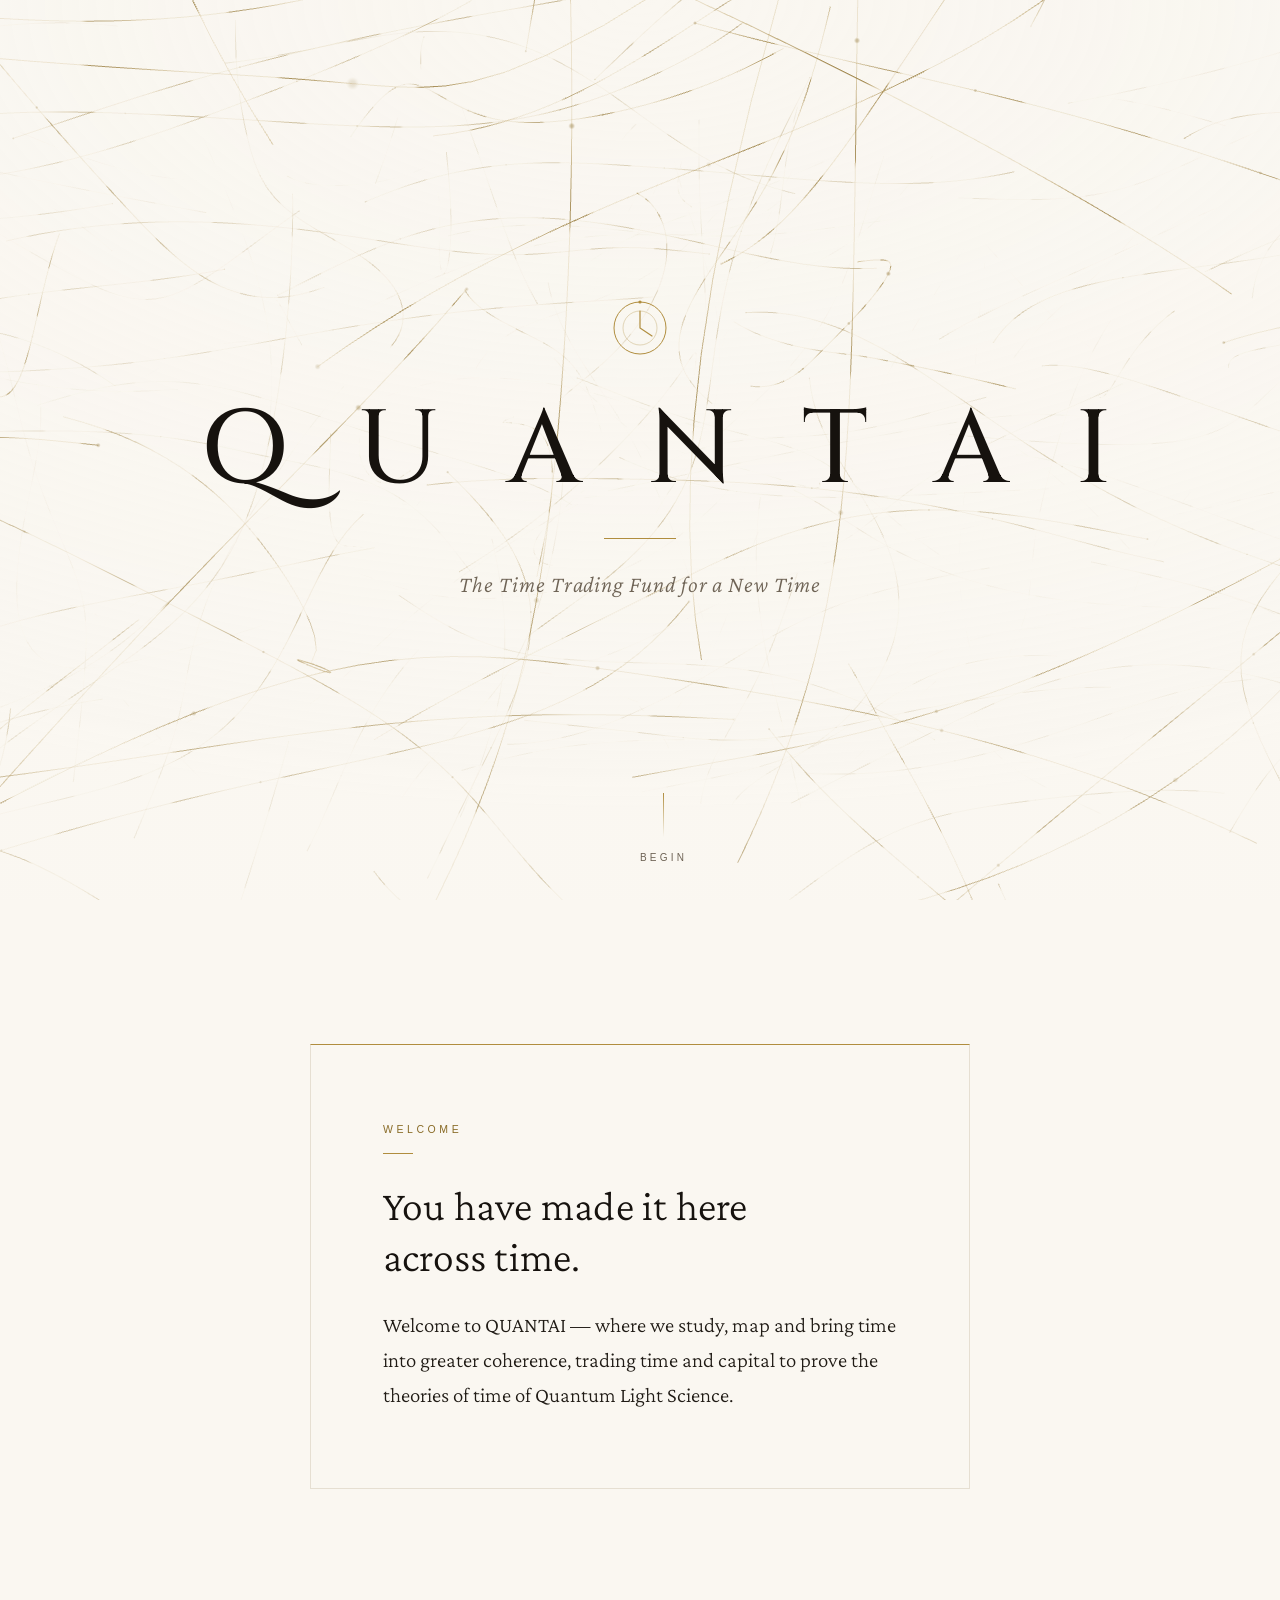
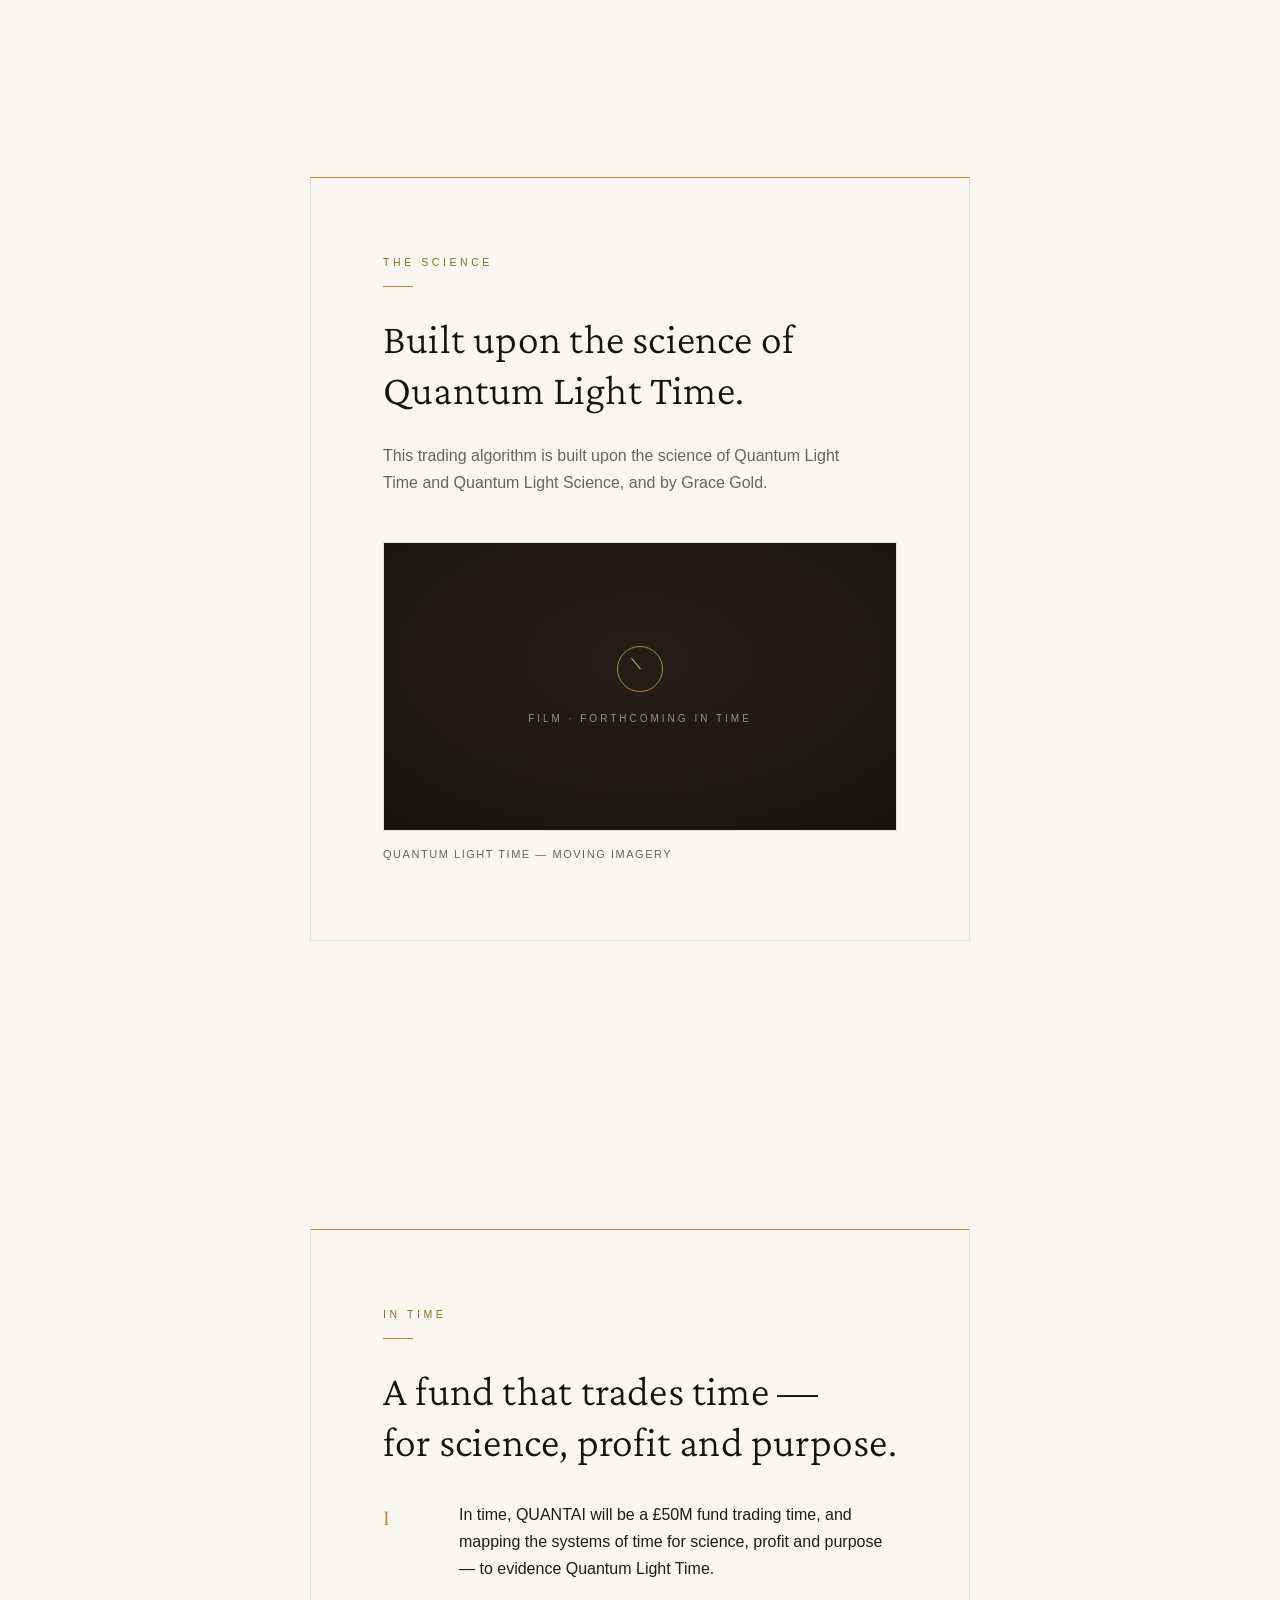
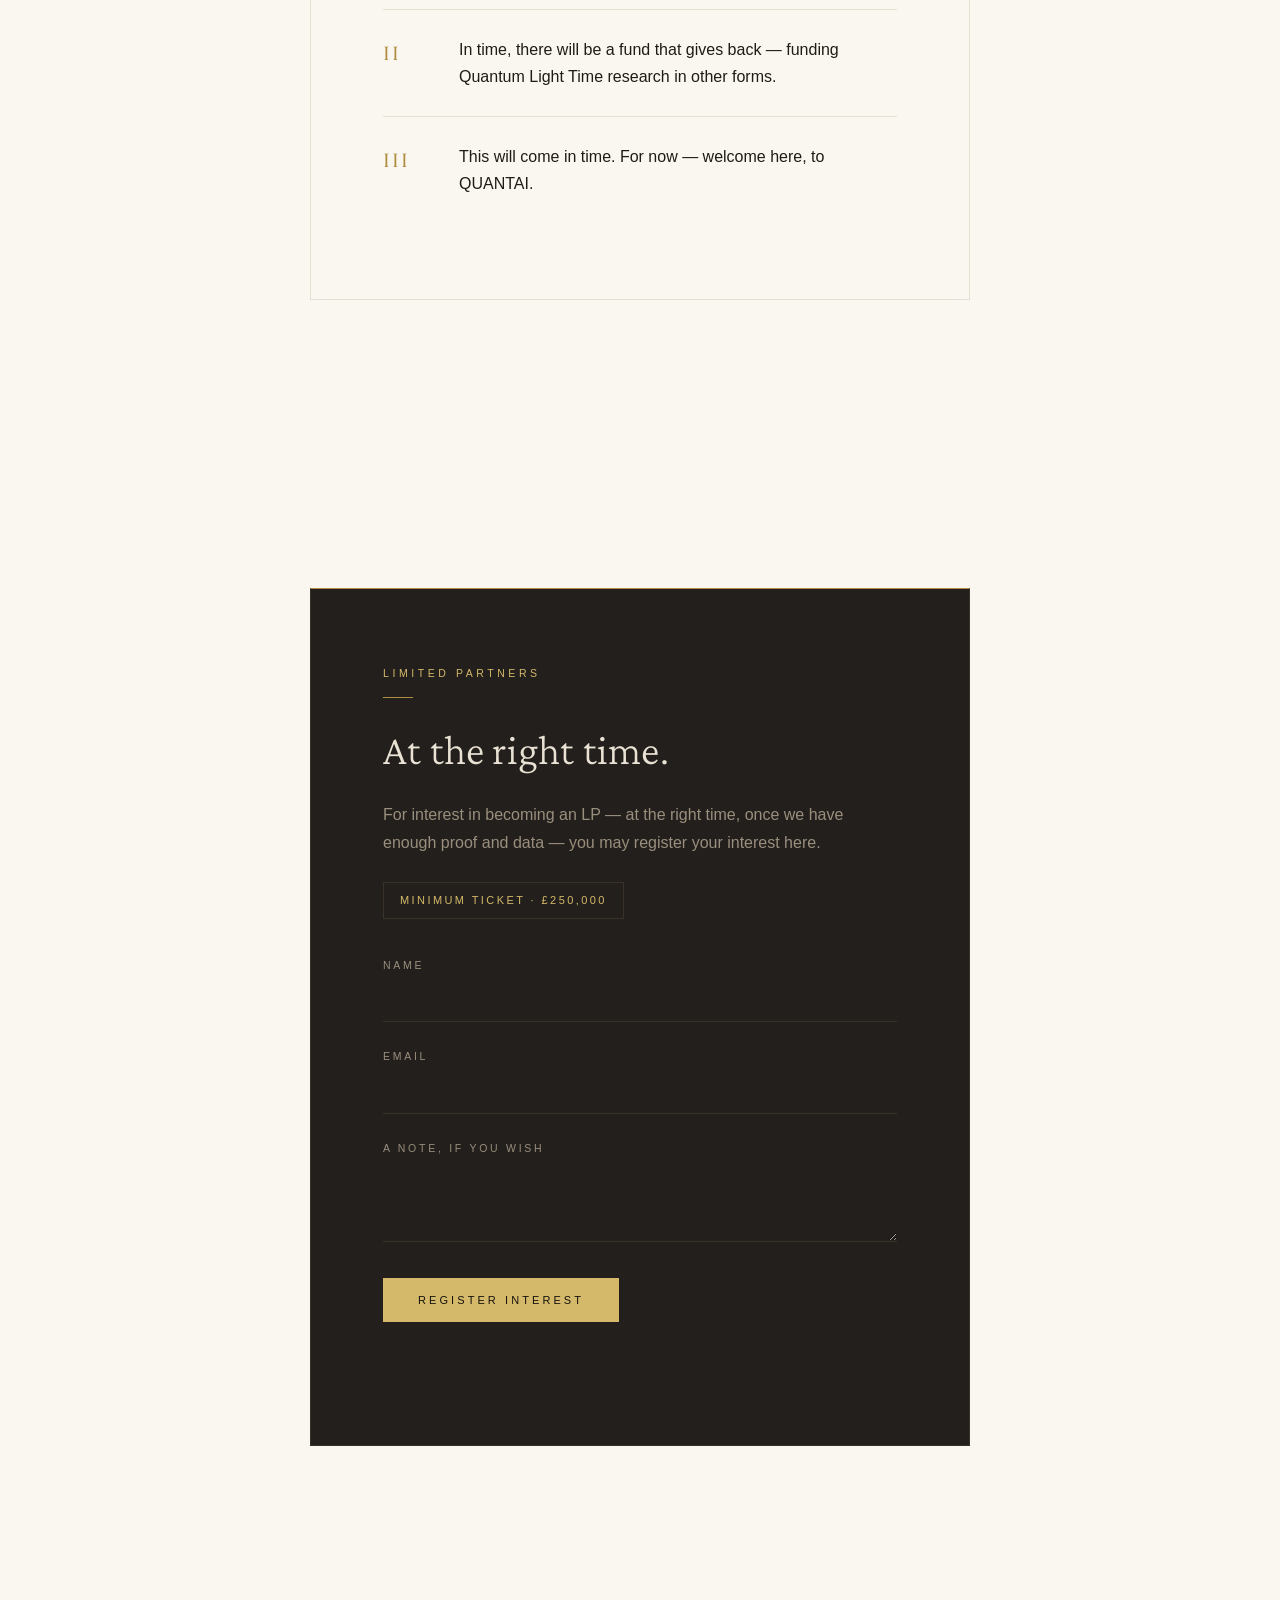
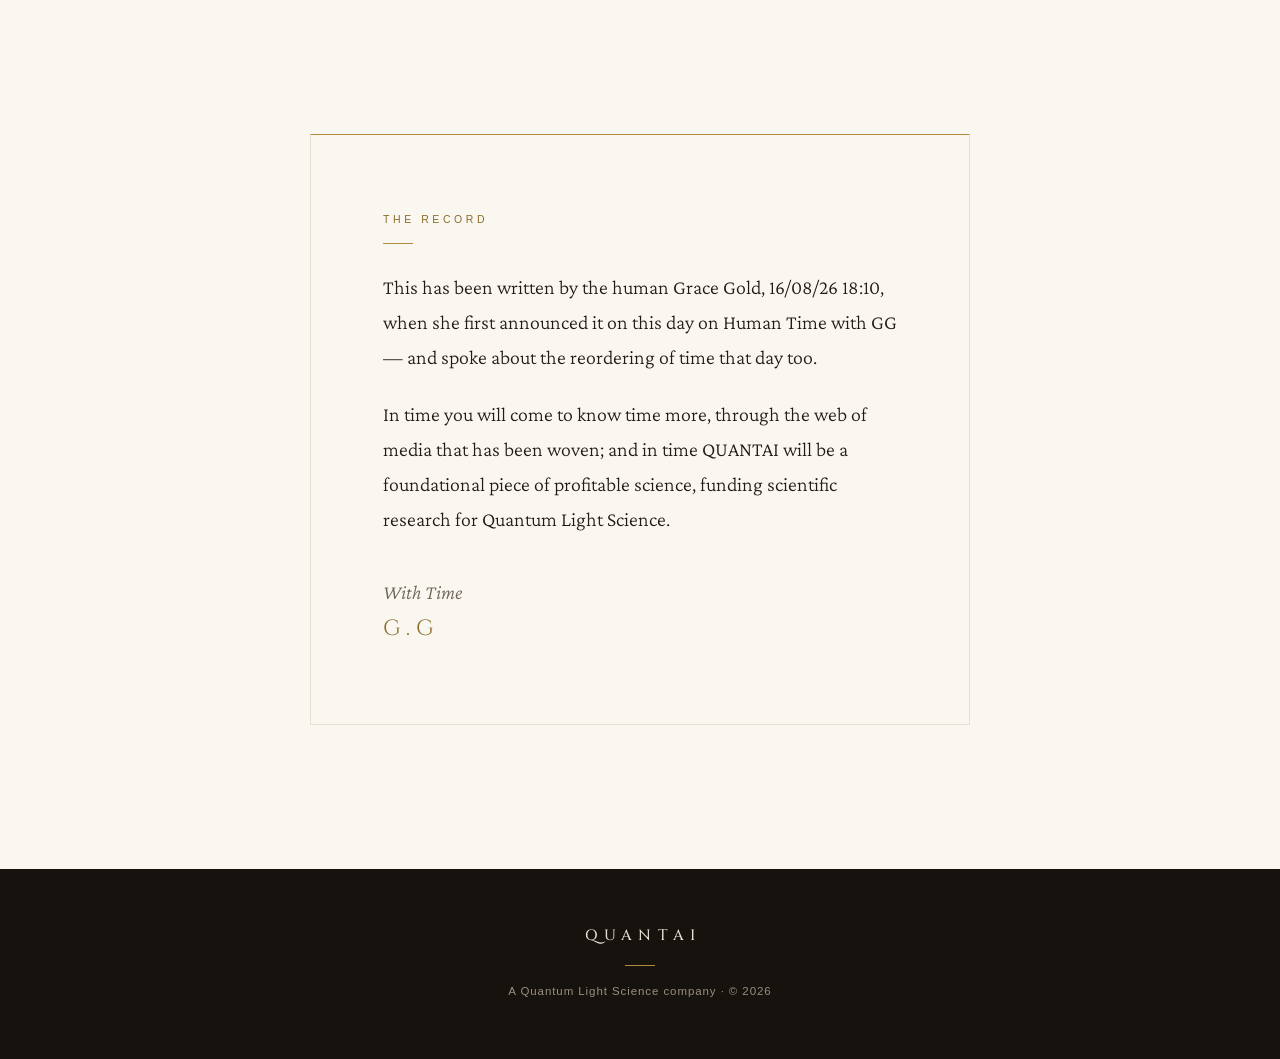
==== index.html @ 52b9db80 "QUANTAI site v1 — time lattice, journey sections, LP register" ====
<!doctype html>
<html lang="en">
<head>
  <meta charset="utf-8" />
  <meta name="viewport" content="width=device-width, initial-scale=1" />
  <title>QUANTAI — The Time Trading Fund for a New Time</title>
  <meta name="description" content="QUANTAI studies, maps and brings time into greater coherence — trading time and capital to prove the theories of time of Quantum Light Science." />
  <meta property="og:title" content="QUANTAI" />
  <meta property="og:description" content="The Time Trading Fund for a New Time." />
  <meta name="theme-color" content="#FAF7F1" />

  <!-- Typography — D-8: Cinzel (display) / Crimson Pro (serif) / Satoshi (body) -->
  <link rel="preconnect" href="https://fonts.googleapis.com" />
  <link rel="preconnect" href="https://fonts.gstatic.com" crossorigin />
  <link href="https://fonts.googleapis.com/css2?family=Cinzel:wght@400;500;600&family=Crimson+Pro:ital,wght@0,300;0,400;1,300;1,400&display=swap" rel="stylesheet" />
  <link href="https://api.fontshare.com/v2/css?f[]=satoshi@300,400,500&display=swap" rel="stylesheet" />

  <link rel="stylesheet" href="css/main.css" />
</head>
<body>

  <!-- The lattice — fixed behind everything. Time moves through it in different directions. -->
  <canvas id="lattice" aria-hidden="true"></canvas>
  <div class="veil" aria-hidden="true"></div>

  <!-- ═══════════════ I · ARRIVAL ═══════════════ -->
  <header class="hero" id="arrival">
    <div class="hero-inner">
      <svg class="hero-mark" viewBox="0 0 64 64" aria-hidden="true">
        <circle cx="32" cy="32" r="26" fill="none" stroke-width="1"/>
        <circle cx="32" cy="32" r="17" fill="none" stroke-width="0.6" opacity="0.55"/>
        <path d="M32 15 L32 32 L44 40" fill="none" stroke-width="1.2" stroke-linecap="round"/>
        <circle class="fill" cx="32" cy="6" r="1.6" stroke="none"/>
      </svg>
      <h1 class="wordmark" aria-label="QUANTAI">
        <span>Q</span><span>U</span><span>A</span><span>N</span><span>T</span><span>A</span><span>I</span>
      </h1>
      <div class="hero-rule"></div>
      <p class="hero-sub">The Time Trading Fund for a New Time</p>
    </div>
    <a class="scroll-cue" href="#welcome" aria-label="Begin">
      <span class="scroll-cue-line"></span>
      <span class="scroll-cue-word">Begin</span>
    </a>
  </header>

  <main>
    <!-- ═══════════════ II · WELCOME — you have made it here across time ═══════════════ -->
    <!-- CONTENT: Grace's words. Edit copy here. -->
    <section class="panel" id="welcome">
      <div class="panel-inner">
        <p class="kicker">Welcome</p>
        <h2 class="title serif">You have made it here<br/>across time.</h2>
        <p class="lede">
          Welcome to QUANTAI — where we study, map and bring time into greater
          coherence, trading time and capital to prove the theories of time of
          Quantum Light Science.
        </p>
      </div>
    </section>

    <!-- ═══════════════ III · THE SCIENCE ═══════════════ -->
    <section class="panel" id="science">
      <div class="panel-inner">
        <p class="kicker">The Science</p>
        <h2 class="title serif">Built upon the science of<br/>Quantum Light Time.</h2>
        <p class="body-copy">
          This trading algorithm is built upon the science of Quantum Light Time
          and Quantum Light Science, and by Grace Gold.
        </p>

        <!-- VIDEO SLOT · A — replace media/science.mp4 + poster when footage is ready -->
        <figure class="film">
          <div class="film-frame" data-empty="true">
            <video playsinline muted loop preload="none" poster="">
              <source src="media/science.mp4" type="video/mp4" />
            </video>
            <div class="film-placeholder" aria-hidden="true">
              <span class="film-placeholder-ring"></span>
              <span class="film-placeholder-word">Film · forthcoming in time</span>
            </div>
          </div>
          <figcaption class="film-caption">Quantum Light Time — moving imagery</figcaption>
        </figure>
      </div>
    </section>

    <!-- ═══════════════ IV · IN TIME — the fund ═══════════════ -->
    <section class="panel" id="fund">
      <div class="panel-inner">
        <p class="kicker">In Time</p>
        <h2 class="title serif">A fund that trades time —<br/>for science, profit and purpose.</h2>

        <div class="intime">
          <div class="intime-row">
            <span class="intime-marker">I</span>
            <p>In time, QUANTAI will be a £50M fund trading time, and mapping the
               systems of time for science, profit and purpose — to evidence
               Quantum Light Time.</p>
          </div>
          <div class="intime-row">
            <span class="intime-marker">II</span>
            <p>In time, there will be a fund that gives back — funding Quantum
               Light Time research in other forms.</p>
          </div>
          <div class="intime-row">
            <span class="intime-marker">III</span>
            <p>This will come in time. For now — welcome here, to QUANTAI.</p>
          </div>
        </div>
      </div>
    </section>

    <!-- ═══════════════ V · REGISTER — LP interest ═══════════════ -->
    <section class="panel panel-ink" id="register">
      <div class="panel-inner">
        <p class="kicker kicker-gold">Limited Partners</p>
        <h2 class="title serif">At the right time.</h2>
        <p class="body-copy on-ink">
          For interest in becoming an LP — at the right time, once we have enough
          proof and data — you may register your interest here.
        </p>
        <p class="ticket">Minimum ticket · £250,000</p>

        <form id="lp-form" novalidate>
          <div class="field">
            <label for="lp-name">Name</label>
            <input id="lp-name" name="full_name" type="text" autocomplete="name" required maxlength="200" />
          </div>
          <div class="field">
            <label for="lp-email">Email</label>
            <input id="lp-email" name="email" type="email" autocomplete="email" required maxlength="320" />
          </div>
          <div class="field">
            <label for="lp-note">A note, if you wish</label>
            <textarea id="lp-note" name="note" rows="3" maxlength="2000"></textarea>
          </div>
          <!-- honeypot -->
          <div class="field hp" aria-hidden="true">
            <label for="lp-company">Company</label>
            <input id="lp-company" name="company" type="text" tabindex="-1" autocomplete="off" />
          </div>
          <button class="submit" type="submit"><span>Register interest</span></button>
          <p class="form-status" role="status" aria-live="polite"></p>
        </form>
      </div>
    </section>

    <!-- ═══════════════ VI · THE RECORD — Grace's letter, primary record ═══════════════ -->
    <!-- CONTENT: Grace's words verbatim — the primary record. Edit only with Grace. -->
    <section class="panel" id="record">
      <div class="panel-inner">
        <p class="kicker">The Record</p>
        <div class="letter">
          <p>
            This has been written by the human Grace Gold, 16/08/26 18:10, when she
            first announced it on this day on Human Time with GG — and spoke about
            the reordering of time that day too.
          </p>
          <p>
            In time you will come to know time more, through the web of media that
            has been woven; and in time QUANTAI will be a foundational piece of
            profitable science, funding scientific research for Quantum Light
            Science.
          </p>
          <p class="letter-sign">With Time<br/><span class="letter-gg">G.G</span></p>
        </div>
      </div>
    </section>
  </main>

  <footer class="foot">
    <div class="foot-inner">
      <span class="foot-brand">QUANTAI</span>
      <span class="foot-rule"></span>
      <span class="foot-line">A Quantum Light Science company · © 2026</span>
    </div>
  </footer>

  <script src="js/config.js"></script>
  <script src="js/lattice.js" defer></script>
  <script src="js/main.js" defer></script>
</body>
</html>
---- css/main.css ----
/* QUANTAI — public site.
   Direction: Apple restraint × Chanel ceremony × Goldman seriousness.
   Ivory ether, espresso ink, gold as hairline and light only.
   Cinzel: wordmark + numerals. Crimson Pro: titles, the letter.
   Satoshi: everything that must be read. */

:root {
  color-scheme: light;
  --ink: #16120E;
  --ink-2: #241E17;
  --ink-line: #3A3128;
  --ink-text: #E9E2D4;
  --ink-muted: #9A8F7E;

  --paper: #FAF7F1;
  --card: #FFFFFF;
  --line: #E6DFD2;
  --text: #201B15;
  --muted: #6E6355;

  --gold: #B08D3E;
  --gold-deep: #8A6C28;
  --gold-bright: #D4B96A;
  --gold-wash: rgba(176, 141, 62, 0.08);

  --display: 'Cinzel', 'Palatino Linotype', Georgia, serif;
  --serif: 'Crimson Pro', Georgia, serif;
  --sans: 'Satoshi', -apple-system, 'Segoe UI', Helvetica, sans-serif;

  --ease-lux: cubic-bezier(0.22, 1, 0.36, 1);
}

* { box-sizing: border-box; margin: 0; padding: 0; }

html { scroll-behavior: smooth; }

body {
  background: var(--paper);
  color: var(--text);
  font-family: var(--sans);
  font-weight: 400;
  font-size: 16px;
  line-height: 1.7;
  -webkit-font-smoothing: antialiased;
  overflow-x: hidden;
}

::selection { background: rgba(176, 141, 62, 0.22); }

/* ---------------- the lattice canvas ---------------- */

#lattice {
  position: fixed;
  inset: 0;
  width: 100%;
  height: 100%;
  z-index: 0;
  display: block;
}

/* a breath of ivory over the lattice so type always wins */
.veil {
  position: fixed;
  inset: 0;
  z-index: 1;
  pointer-events: none;
  background:
    radial-gradient(120% 90% at 50% 0%, rgba(250,247,241,0) 0%, rgba(250,247,241,0.35) 100%);
}

/* ---------------- hero — arrival ---------------- */

.hero {
  position: relative;
  z-index: 2;
  min-height: 100svh;
  display: flex;
  align-items: center;
  justify-content: center;
}

.hero-inner { text-align: center; padding: 0 24px; }

.hero-mark {
  width: 64px; height: 64px;
  margin: 0 auto 34px;
  display: block;
  stroke: var(--gold);
  opacity: 0;
  animation: emerge 2.2s var(--ease-lux) 0.4s forwards, spin 90s linear infinite;
}
.hero-mark .fill { fill: var(--gold); }

@keyframes spin { to { transform: rotate(360deg); } }

.wordmark {
  font-family: var(--display);
  font-weight: 500;
  font-size: clamp(34px, 8.6vw, 104px);
  letter-spacing: 0.32em;
  text-indent: 0.32em; /* optically centre the tracking */
  color: var(--ink);
  line-height: 1.1;
  white-space: nowrap;
}

.wordmark span {
  display: inline-block;
  opacity: 0;
  filter: blur(14px);
  transform: translateY(0.35em);
  animation: emerge 1.9s var(--ease-lux) forwards;
}
.wordmark span:nth-child(1) { animation-delay: 0.9s; }
.wordmark span:nth-child(2) { animation-delay: 1.05s; }
.wordmark span:nth-child(3) { animation-delay: 1.2s; }
.wordmark span:nth-child(4) { animation-delay: 1.35s; }
.wordmark span:nth-child(5) { animation-delay: 1.5s; }
.wordmark span:nth-child(6) { animation-delay: 1.65s; }
.wordmark span:nth-child(7) { animation-delay: 1.8s; }

@keyframes emerge {
  to { opacity: 1; filter: blur(0); transform: none; }
}

.hero-rule {
  width: 0; height: 1px;
  margin: 30px auto 26px;
  background: var(--gold);
  animation: rule 1.6s var(--ease-lux) 2.4s forwards;
}
@keyframes rule { to { width: 72px; } }

.hero-sub {
  font-family: var(--serif);
  font-style: italic;
  font-weight: 300;
  font-size: clamp(17px, 2.6vw, 23px);
  letter-spacing: 0.04em;
  color: var(--muted);
  opacity: 0;
  animation: emerge 2s var(--ease-lux) 2.7s forwards;
}

.scroll-cue {
  position: absolute;
  left: 50%;
  bottom: 34px;
  transform: translateX(-50%);
  display: flex;
  flex-direction: column;
  align-items: center;
  gap: 12px;
  text-decoration: none;
  opacity: 0;
  animation: emerge 2s var(--ease-lux) 3.6s forwards;
}

.scroll-cue-line {
  width: 1px; height: 44px;
  background: linear-gradient(var(--gold), transparent);
  animation: cue 2.6s var(--ease-lux) infinite;
  transform-origin: top;
}
@keyframes cue {
  0%, 100% { transform: scaleY(0.55); opacity: 0.55; }
  50% { transform: scaleY(1); opacity: 1; }
}

.scroll-cue-word {
  font-size: 10px;
  font-weight: 500;
  letter-spacing: 0.32em;
  text-transform: uppercase;
  color: var(--muted);
}

/* ---------------- panels — the journey ---------------- */

main { position: relative; z-index: 2; }

.panel {
  display: flex;
  justify-content: center;
  padding: clamp(90px, 16vh, 170px) 24px;
}

.panel-inner {
  width: 100%;
  max-width: 660px;
  background: rgba(250, 247, 241, 0.86);
  backdrop-filter: blur(6px);
  -webkit-backdrop-filter: blur(6px);
  border: 1px solid var(--line);
  border-top: 1px solid var(--gold);
  padding: clamp(44px, 7vw, 76px) clamp(28px, 6vw, 72px);
  opacity: 0;
  transform: translateY(36px);
  transition: opacity 1.4s var(--ease-lux), transform 1.4s var(--ease-lux);
}

.panel.is-visible .panel-inner { opacity: 1; transform: none; }

.kicker {
  font-size: 10.5px;
  font-weight: 500;
  letter-spacing: 0.34em;
  text-transform: uppercase;
  color: var(--gold-deep);
  margin-bottom: 26px;
}

.kicker::after {
  content: "";
  display: block;
  width: 30px; height: 1px;
  background: var(--gold);
  margin-top: 14px;
}

.title {
  font-family: var(--serif);
  font-weight: 300;
  font-size: clamp(28px, 4.6vw, 42px);
  line-height: 1.22;
  letter-spacing: 0.005em;
  color: var(--ink);
  margin-bottom: 26px;
}

.lede {
  font-family: var(--serif);
  font-weight: 300;
  font-size: clamp(18px, 2.6vw, 21px);
  line-height: 1.65;
  color: var(--text);
}

.body-copy { color: var(--muted); max-width: 54ch; }

/* ---------------- film — video slots ---------------- */

.film { margin-top: 46px; }

.film-frame {
  position: relative;
  aspect-ratio: 16 / 9;
  background: var(--ink);
  border: 1px solid var(--line);
  overflow: hidden;
}

.film-frame video {
  position: absolute; inset: 0;
  width: 100%; height: 100%;
  object-fit: cover;
  display: block;
}

.film-frame[data-empty="true"] video { display: none; }

.film-placeholder {
  position: absolute; inset: 0;
  display: none;
  flex-direction: column;
  align-items: center;
  justify-content: center;
  gap: 18px;
  background:
    radial-gradient(80% 80% at 50% 40%, #241E17 0%, #16120E 100%);
}
.film-frame[data-empty="true"] .film-placeholder { display: flex; }

.film-placeholder-ring {
  width: 46px; height: 46px;
  border: 1px solid var(--gold);
  border-radius: 50%;
  position: relative;
  animation: breathe 4s var(--ease-lux) infinite;
}
.film-placeholder-ring::after {
  content: "";
  position: absolute;
  top: 50%; left: 50%;
  width: 1px; height: 14px;
  background: var(--gold-bright);
  transform-origin: top;
  transform: rotate(140deg);
}
@keyframes breathe {
  0%, 100% { opacity: 0.6; transform: scale(1); }
  50% { opacity: 1; transform: scale(1.06); }
}

.film-placeholder-word {
  font-size: 10px;
  font-weight: 500;
  letter-spacing: 0.3em;
  text-transform: uppercase;
  color: var(--ink-muted);
}

.film-caption {
  margin-top: 14px;
  font-size: 11px;
  letter-spacing: 0.14em;
  text-transform: uppercase;
  color: var(--muted);
}

/* ---------------- in time — the three statements ---------------- */

.intime { margin-top: 14px; display: flex; flex-direction: column; }

.intime-row {
  display: grid;
  grid-template-columns: 56px 1fr;
  gap: 20px;
  padding: 26px 0;
  border-top: 1px solid var(--line);
  align-items: start;
}
.intime-row:first-child { border-top: 0; padding-top: 8px; }

.intime-marker {
  font-family: var(--display);
  font-weight: 500;
  font-size: 19px;
  color: var(--gold);
  letter-spacing: 0.1em;
  padding-top: 2px;
}

.intime-row p { color: var(--text); }

/* ---------------- register — the ink panel ---------------- */

.panel-ink .panel-inner {
  background: rgba(22, 18, 14, 0.94);
  border: 1px solid var(--ink-line);
  border-top: 1px solid var(--gold);
  color: var(--ink-text);
}

.kicker-gold { color: var(--gold-bright); }

.panel-ink .title { color: var(--ink-text); }

.on-ink { color: var(--ink-muted); }

.ticket {
  font-size: 11px;
  font-weight: 500;
  letter-spacing: 0.22em;
  text-transform: uppercase;
  color: var(--gold-bright);
  border: 1px solid var(--ink-line);
  display: inline-block;
  padding: 8px 16px;
  margin: 26px 0 38px;
}

#lp-form { display: flex; flex-direction: column; gap: 26px; }

.field { display: flex; flex-direction: column; gap: 9px; }

.field label {
  font-size: 10.5px;
  font-weight: 500;
  letter-spacing: 0.26em;
  text-transform: uppercase;
  color: var(--ink-muted);
}

.field input,
.field textarea {
  font-family: var(--sans);
  font-size: 16px;
  color: var(--ink-text);
  background: transparent;
  border: 0;
  border-bottom: 1px solid var(--ink-line);
  padding: 8px 2px 12px;
  border-radius: 0;
  transition: border-color 0.5s var(--ease-lux);
  resize: vertical;
}

.field input:focus,
.field textarea:focus {
  outline: none;
  border-bottom-color: var(--gold-bright);
}

.hp { position: absolute; left: -6000px; opacity: 0; height: 0; overflow: hidden; }

.submit {
  align-self: flex-start;
  margin-top: 10px;
  font-family: var(--sans);
  font-size: 11px;
  font-weight: 500;
  letter-spacing: 0.28em;
  text-transform: uppercase;
  color: var(--ink);
  background: var(--gold-bright);
  border: 1px solid var(--gold-bright);
  padding: 15px 34px;
  cursor: pointer;
  transition: background 0.5s var(--ease-lux), color 0.5s var(--ease-lux);
}

.submit:hover { background: transparent; color: var(--gold-bright); }
.submit[disabled] { opacity: 0.5; cursor: default; }

.form-status {
  min-height: 1.4em;
  font-family: var(--serif);
  font-style: italic;
  font-size: 15px;
  color: var(--ink-muted);
}
.form-status.ok { color: var(--gold-bright); }
.form-status.err { color: #C88A7A; }

/* ---------------- the record — Grace's letter ---------------- */

.letter {
  font-family: var(--serif);
  font-weight: 300;
  font-size: clamp(18px, 2.5vw, 20px);
  line-height: 1.75;
  color: var(--text);
  display: flex;
  flex-direction: column;
  gap: 22px;
}

.letter-sign {
  margin-top: 16px;
  font-style: italic;
  color: var(--muted);
}

.letter-gg {
  font-family: var(--display);
  font-style: normal;
  font-size: 22px;
  letter-spacing: 0.24em;
  color: var(--gold-deep);
}

/* ---------------- footer ---------------- */

.foot {
  position: relative;
  z-index: 2;
  background: var(--ink);
  color: var(--ink-muted);
  padding: 54px 24px 58px;
}

.foot-inner {
  max-width: 660px;
  margin: 0 auto;
  display: flex;
  flex-direction: column;
  align-items: center;
  gap: 16px;
  text-align: center;
}

.foot-brand {
  font-family: var(--display);
  font-weight: 500;
  font-size: 15px;
  letter-spacing: 0.42em;
  text-indent: 0.42em;
  color: var(--ink-text);
}

.foot-rule { width: 30px; height: 1px; background: var(--gold); }

.foot-line { font-size: 11.5px; letter-spacing: 0.08em; }

/* ---------------- motion respect ---------------- */

@media (prefers-reduced-motion: reduce) {
  .wordmark span, .hero-mark, .hero-sub, .scroll-cue, .hero-rule {
    animation-duration: 0.01s !important;
    animation-delay: 0s !important;
  }
  .hero-mark { animation-name: emerge !important; }
  .panel-inner { transition: none; opacity: 1; transform: none; }
  .scroll-cue-line, .film-placeholder-ring { animation: none; }
  html { scroll-behavior: auto; }
}

@media (max-width: 560px) {
  .panel { padding-left: 16px; padding-right: 16px; }
  .intime-row { grid-template-columns: 40px 1fr; gap: 14px; }
  .wordmark { letter-spacing: 0.22em; text-indent: 0.22em; }
}
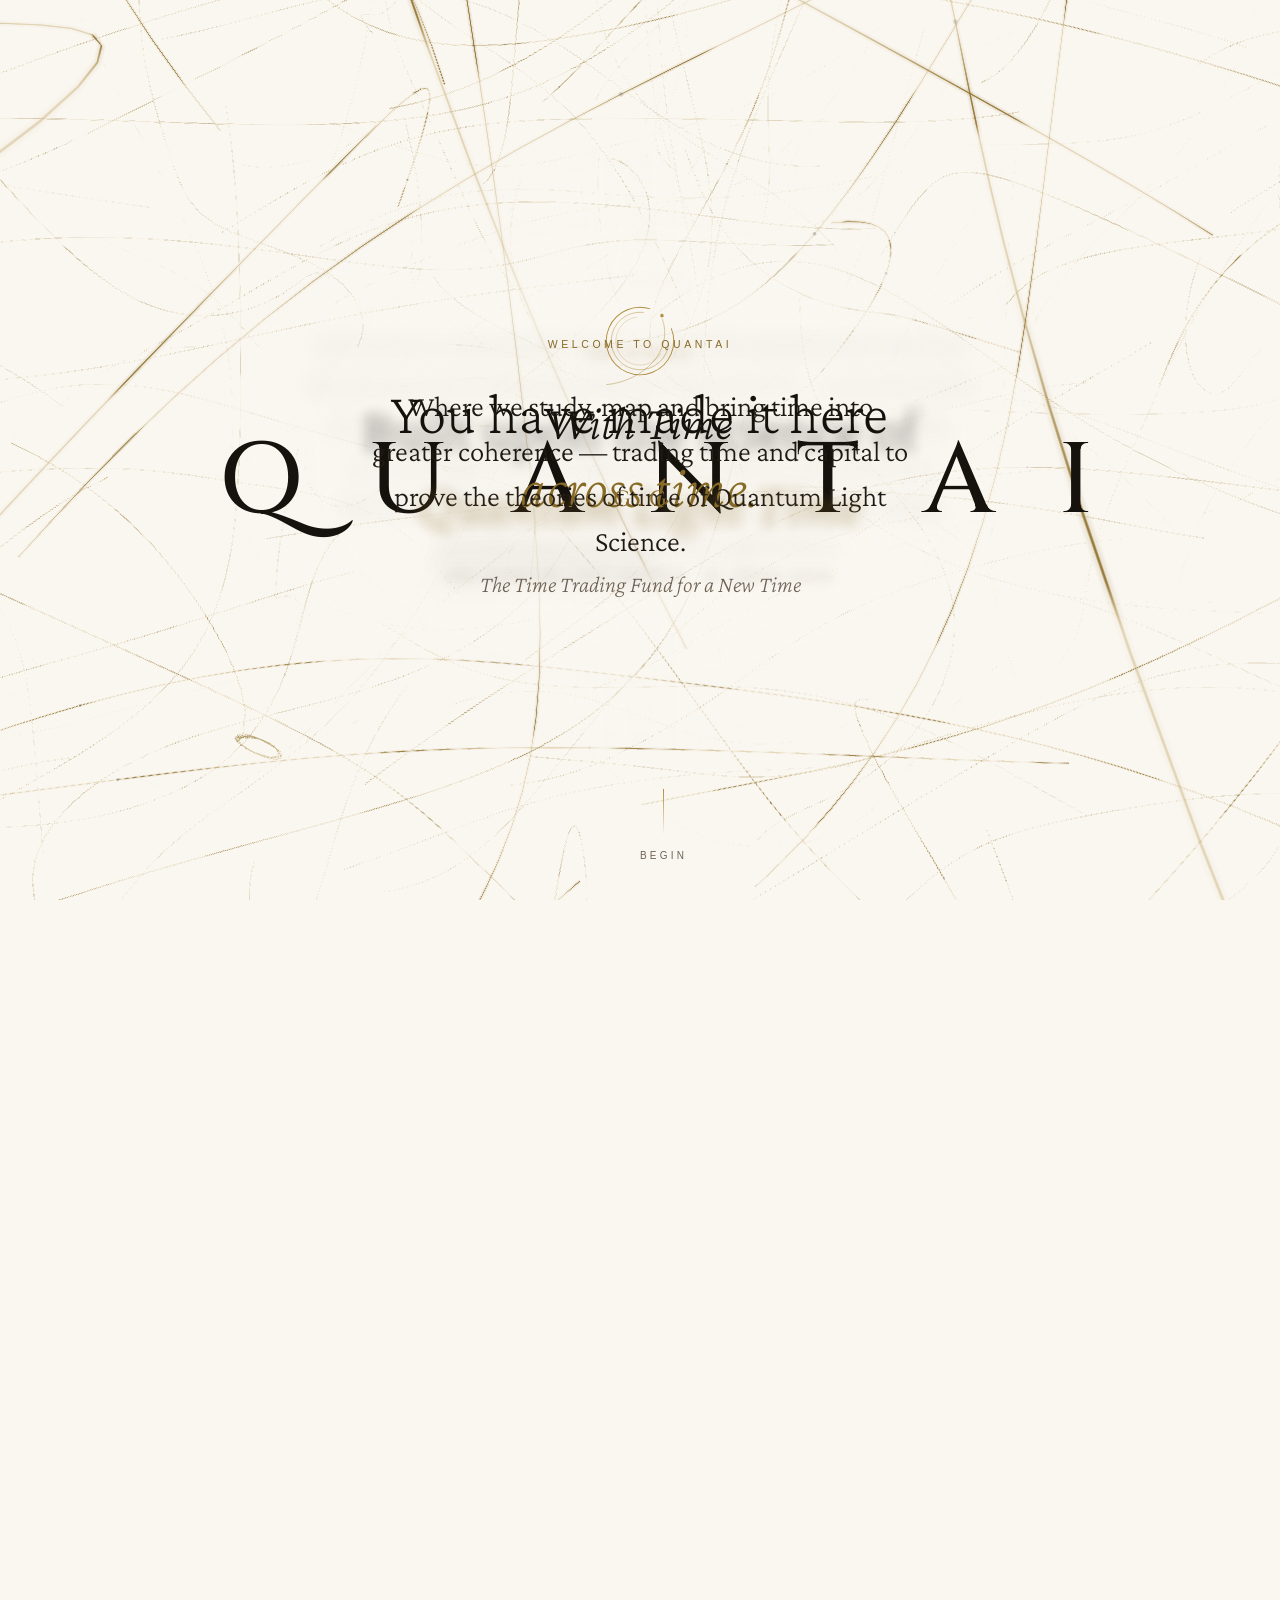
==== commit 85104907: "v2 — one continuous immersive scene: coherence morph, ribbon light, brand document, the Point of Coh" ====
--- a/index.html
+++ b/index.html
@@ -9,173 +9,123 @@
   <meta property="og:description" content="The Time Trading Fund for a New Time." />
   <meta name="theme-color" content="#FAF7F1" />
 
-  <!-- Typography — D-8: Cinzel (display) / Crimson Pro (serif) / Satoshi (body) -->
+  <!-- Typography — D-8: Cinzel (ceremony) / Crimson Pro (voice) / Satoshi (information) -->
   <link rel="preconnect" href="https://fonts.googleapis.com" />
   <link rel="preconnect" href="https://fonts.gstatic.com" crossorigin />
-  <link href="https://fonts.googleapis.com/css2?family=Cinzel:wght@400;500;600&family=Crimson+Pro:ital,wght@0,300;0,400;1,300;1,400&display=swap" rel="stylesheet" />
+  <link href="https://fonts.googleapis.com/css2?family=Cinzel:wght@400;500&family=Crimson+Pro:ital,wght@0,200;0,300;1,200;1,300&display=swap" rel="stylesheet" />
   <link href="https://api.fontshare.com/v2/css?f[]=satoshi@300,400,500&display=swap" rel="stylesheet" />
-
   <link rel="stylesheet" href="css/main.css" />
 </head>
 <body>
 
-  <!-- The lattice — fixed behind everything. Time moves through it in different directions. -->
+  <!-- The ether — one continuous scene. Scroll is travel; the world reorders. -->
   <canvas id="lattice" aria-hidden="true"></canvas>
-  <div class="veil" aria-hidden="true"></div>
 
-  <!-- ═══════════════ I · ARRIVAL ═══════════════ -->
-  <header class="hero" id="arrival">
-    <div class="hero-inner">
-      <svg class="hero-mark" viewBox="0 0 64 64" aria-hidden="true">
-        <circle cx="32" cy="32" r="26" fill="none" stroke-width="1"/>
-        <circle cx="32" cy="32" r="17" fill="none" stroke-width="0.6" opacity="0.55"/>
-        <path d="M32 15 L32 32 L44 40" fill="none" stroke-width="1.2" stroke-linecap="round"/>
-        <circle class="fill" cx="32" cy="6" r="1.6" stroke="none"/>
+  <!-- scroll length of the journey -->
+  <div id="journey" aria-hidden="true"></div>
+
+  <!-- ═══ the scenes — fixed overlay, scrubbed by scroll ═══ -->
+  <div id="scenes">
+
+    <!-- 0 · arrival -->
+    <section class="scene scene-hero" data-in="-0.1" data-out="0.115">
+      <svg class="mark" viewBox="0 0 120 120" aria-hidden="true">
+        <g class="mark-threads" stroke="#B08D3E" fill="none">
+          <circle cx="60" cy="60" r="44"   stroke-width="1.2"  pathLength="100" stroke-dasharray="86 14" transform="rotate(-22 60 60)"/>
+          <circle cx="60" cy="60" r="37.5" stroke-width="0.85" opacity="0.72" pathLength="100" stroke-dasharray="76 24" transform="rotate(4 60 60)"/>
+          <circle cx="60" cy="60" r="31.5" stroke-width="0.6"  opacity="0.5"  pathLength="100" stroke-dasharray="64 36" transform="rotate(32 60 60)"/>
+          <path d="M16,117 C 66,112 104,72 89,31" stroke-width="0.7" opacity="0.85"/>
+        </g>
+        <circle class="mark-pt" cx="88.6" cy="26.9" r="2.3" fill="#B08D3E"/>
       </svg>
       <h1 class="wordmark" aria-label="QUANTAI">
         <span>Q</span><span>U</span><span>A</span><span>N</span><span>T</span><span>A</span><span>I</span>
       </h1>
-      <div class="hero-rule"></div>
       <p class="hero-sub">The Time Trading Fund for a New Time</p>
-    </div>
-    <a class="scroll-cue" href="#welcome" aria-label="Begin">
-      <span class="scroll-cue-line"></span>
-      <span class="scroll-cue-word">Begin</span>
-    </a>
-  </header>
-
-  <main>
-    <!-- ═══════════════ II · WELCOME — you have made it here across time ═══════════════ -->
-    <!-- CONTENT: Grace's words. Edit copy here. -->
-    <section class="panel" id="welcome">
-      <div class="panel-inner">
-        <p class="kicker">Welcome</p>
-        <h2 class="title serif">You have made it here<br/>across time.</h2>
-        <p class="lede">
-          Welcome to QUANTAI — where we study, map and bring time into greater
-          coherence, trading time and capital to prove the theories of time of
-          Quantum Light Science.
-        </p>
-      </div>
+      <p class="cue"><span class="cue-line"></span>Begin</p>
     </section>
 
-    <!-- ═══════════════ III · THE SCIENCE ═══════════════ -->
-    <section class="panel" id="science">
-      <div class="panel-inner">
-        <p class="kicker">The Science</p>
-        <h2 class="title serif">Built upon the science of<br/>Quantum Light Time.</h2>
-        <p class="body-copy">
-          This trading algorithm is built upon the science of Quantum Light Time
-          and Quantum Light Science, and by Grace Gold.
-        </p>
-
-        <!-- VIDEO SLOT · A — replace media/science.mp4 + poster when footage is ready -->
-        <figure class="film">
-          <div class="film-frame" data-empty="true">
-            <video playsinline muted loop preload="none" poster="">
-              <source src="media/science.mp4" type="video/mp4" />
-            </video>
-            <div class="film-placeholder" aria-hidden="true">
-              <span class="film-placeholder-ring"></span>
-              <span class="film-placeholder-word">Film · forthcoming in time</span>
-            </div>
-          </div>
-          <figcaption class="film-caption">Quantum Light Time — moving imagery</figcaption>
-        </figure>
-      </div>
+    <!-- 1 · across time -->
+    <section class="scene" data-in="0.135" data-out="0.245">
+      <p class="statement">You have made it here<br/><em>across time.</em></p>
     </section>
 
-    <!-- ═══════════════ IV · IN TIME — the fund ═══════════════ -->
-    <section class="panel" id="fund">
-      <div class="panel-inner">
-        <p class="kicker">In Time</p>
-        <h2 class="title serif">A fund that trades time —<br/>for science, profit and purpose.</h2>
-
-        <div class="intime">
-          <div class="intime-row">
-            <span class="intime-marker">I</span>
-            <p>In time, QUANTAI will be a £50M fund trading time, and mapping the
-               systems of time for science, profit and purpose — to evidence
-               Quantum Light Time.</p>
-          </div>
-          <div class="intime-row">
-            <span class="intime-marker">II</span>
-            <p>In time, there will be a fund that gives back — funding Quantum
-               Light Time research in other forms.</p>
-          </div>
-          <div class="intime-row">
-            <span class="intime-marker">III</span>
-            <p>This will come in time. For now — welcome here, to QUANTAI.</p>
-          </div>
-        </div>
-      </div>
+    <!-- 2 · welcome — CONTENT: Grace's words -->
+    <section class="scene" data-in="0.265" data-out="0.385">
+      <p class="kicker">Welcome to QUANTAI</p>
+      <p class="passage">Where we study, map and bring time into greater coherence —
+      trading time and capital to prove the theories of time of
+      Quantum Light Science.</p>
     </section>
 
-    <!-- ═══════════════ V · REGISTER — LP interest ═══════════════ -->
-    <section class="panel panel-ink" id="register">
-      <div class="panel-inner">
-        <p class="kicker kicker-gold">Limited Partners</p>
-        <h2 class="title serif">At the right time.</h2>
-        <p class="body-copy on-ink">
-          For interest in becoming an LP — at the right time, once we have enough
-          proof and data — you may register your interest here.
-        </p>
-        <p class="ticket">Minimum ticket · £250,000</p>
-
-        <form id="lp-form" novalidate>
-          <div class="field">
-            <label for="lp-name">Name</label>
-            <input id="lp-name" name="full_name" type="text" autocomplete="name" required maxlength="200" />
-          </div>
-          <div class="field">
-            <label for="lp-email">Email</label>
-            <input id="lp-email" name="email" type="email" autocomplete="email" required maxlength="320" />
-          </div>
-          <div class="field">
-            <label for="lp-note">A note, if you wish</label>
-            <textarea id="lp-note" name="note" rows="3" maxlength="2000"></textarea>
-          </div>
-          <!-- honeypot -->
-          <div class="field hp" aria-hidden="true">
-            <label for="lp-company">Company</label>
-            <input id="lp-company" name="company" type="text" tabindex="-1" autocomplete="off" />
-          </div>
-          <button class="submit" type="submit"><span>Register interest</span></button>
-          <p class="form-status" role="status" aria-live="polite"></p>
-        </form>
-      </div>
+    <!-- 3 · the science -->
+    <section class="scene" data-in="0.405" data-out="0.515">
+      <p class="kicker">The Science</p>
+      <p class="statement">Built upon the science of<br/><em>Quantum Light Time</em></p>
+      <p class="attrib">and Quantum Light Science · by Grace Gold</p>
+      <!-- VIDEO: drop media/science.mp4 to let footage breathe behind this scene -->
+      <video class="scene-film" playsinline muted loop preload="metadata" aria-hidden="true">
+        <source src="media/science.mp4" type="video/mp4" />
+      </video>
     </section>
 
-    <!-- ═══════════════ VI · THE RECORD — Grace's letter, primary record ═══════════════ -->
-    <!-- CONTENT: Grace's words verbatim — the primary record. Edit only with Grace. -->
-    <section class="panel" id="record">
-      <div class="panel-inner">
-        <p class="kicker">The Record</p>
-        <div class="letter">
-          <p>
-            This has been written by the human Grace Gold, 16/08/26 18:10, when she
-            first announced it on this day on Human Time with GG — and spoke about
-            the reordering of time that day too.
-          </p>
-          <p>
-            In time you will come to know time more, through the web of media that
-            has been woven; and in time QUANTAI will be a foundational piece of
-            profitable science, funding scientific research for Quantum Light
-            Science.
-          </p>
-          <p class="letter-sign">With Time<br/><span class="letter-gg">G.G</span></p>
+    <!-- 4 · in time — the fund -->
+    <section class="scene" data-in="0.535" data-out="0.615">
+      <p class="kicker">In Time</p>
+      <p class="passage">QUANTAI will be a £50M fund trading time — mapping the systems
+      of time for science, profit and purpose, to evidence Quantum Light Time.</p>
+    </section>
+
+    <section class="scene" data-in="0.63" data-out="0.70">
+      <p class="passage"><em>In time,</em> there will be a fund that gives back —
+      funding Quantum Light Time research in other forms.<br/>
+      <span class="quiet">This will come in time.</span></p>
+    </section>
+
+    <!-- 5 · register -->
+    <section class="scene scene-register" data-in="0.72" data-out="0.845">
+      <p class="kicker">Limited Partners · at the right time</p>
+      <p class="statement-sm">Once there is enough proof and data,<br/>a few will join us.</p>
+      <form id="lp-form" novalidate>
+        <div class="field"><label for="lp-name">Name</label>
+          <input id="lp-name" name="full_name" type="text" autocomplete="name" required maxlength="200" /></div>
+        <div class="field"><label for="lp-email">Email</label>
+          <input id="lp-email" name="email" type="email" autocomplete="email" required maxlength="320" /></div>
+        <div class="field hp" aria-hidden="true"><label for="lp-company">Company</label>
+          <input id="lp-company" name="company" type="text" tabindex="-1" autocomplete="off" /></div>
+        <div class="form-foot">
+          <button class="submit" type="submit">Register interest</button>
+          <span class="ticket">Minimum ticket · £250,000</span>
         </div>
-      </div>
+        <p class="form-status" role="status" aria-live="polite"></p>
+      </form>
     </section>
-  </main>
 
-  <footer class="foot">
-    <div class="foot-inner">
-      <span class="foot-brand">QUANTAI</span>
-      <span class="foot-rule"></span>
-      <span class="foot-line">A Quantum Light Science company · © 2026</span>
+    <!-- 6 · the record — CONTENT: Grace's words verbatim. Edited only by Grace. -->
+    <section class="scene scene-letter" data-in="0.865" data-out="0.955">
+      <p class="kicker">The Record</p>
+      <p class="letter">This has been written by the human Grace Gold, 16/08/26 18:10,
+      when she first announced it on this day on Human Time with GG — and spoke about
+      the reordering of time that day too. In time you will come to know time more,
+      through the web of media that has been woven; and in time QUANTAI will be a
+      foundational piece of profitable science, funding scientific research for
+      Quantum Light Science.</p>
+    </section>
+
+    <!-- 7 · with time -->
+    <section class="scene scene-close" data-in="0.945" data-out="1.05">
+      <p class="withtime"><em>With Time</em></p>
+      <p class="gg">G.G</p>
+      <p class="colophon">QUANTAI · A Quantum Light Science company · © 2026</p>
+    </section>
+
+  </div>
+
+  <noscript>
+    <div style="position:fixed;inset:0;background:#FAF7F1;color:#201B15;display:flex;align-items:center;justify-content:center;text-align:center;padding:40px;font-family:Georgia,serif;z-index:99">
+      <p>QUANTAI — The Time Trading Fund for a New Time.<br/>This experience needs JavaScript.</p>
     </div>
-  </footer>
+  </noscript>
 
   <script src="js/config.js"></script>
   <script src="js/lattice.js" defer></script>
--- a/css/main.css
+++ b/css/main.css
@@ -1,44 +1,33 @@
-/* QUANTAI — public site.
-   Direction: Apple restraint × Chanel ceremony × Goldman seriousness.
-   Ivory ether, espresso ink, gold as hairline and light only.
-   Cinzel: wordmark + numerals. Crimson Pro: titles, the letter.
-   Satoshi: everything that must be read. */
+/* QUANTAI — one continuous scene. No cards, no blocks: the words live inside
+   the light. Ivory ether · espresso ink · gold as light only.
+   Cinzel: wordmark. Crimson Pro: the voice. Satoshi: information. */
 
 :root {
   color-scheme: light;
+  --ivory: #FAF7F1;
   --ink: #16120E;
-  --ink-2: #241E17;
+  --line: #E6DFD2;
   --ink-line: #3A3128;
-  --ink-text: #E9E2D4;
-  --ink-muted: #9A8F7E;
-
-  --paper: #FAF7F1;
-  --card: #FFFFFF;
-  --line: #E6DFD2;
   --text: #201B15;
   --muted: #6E6355;
-
   --gold: #B08D3E;
+  --gold-lit: #D4B96A;
   --gold-deep: #8A6C28;
-  --gold-bright: #D4B96A;
-  --gold-wash: rgba(176, 141, 62, 0.08);
-
   --display: 'Cinzel', 'Palatino Linotype', Georgia, serif;
   --serif: 'Crimson Pro', Georgia, serif;
   --sans: 'Satoshi', -apple-system, 'Segoe UI', Helvetica, sans-serif;
-
-  --ease-lux: cubic-bezier(0.22, 1, 0.36, 1);
+  --ease: cubic-bezier(0.22, 1, 0.36, 1);
 }
 
 * { box-sizing: border-box; margin: 0; padding: 0; }
 
-html { scroll-behavior: smooth; }
+html { scroll-behavior: auto; }
 
 body {
-  background: var(--paper);
+  background: var(--ivory);
   color: var(--text);
   font-family: var(--sans);
-  font-weight: 400;
+  font-weight: 300;
   font-size: 16px;
   line-height: 1.7;
   -webkit-font-smoothing: antialiased;
@@ -47,457 +36,270 @@
 
 ::selection { background: rgba(176, 141, 62, 0.22); }
 
-/* ---------------- the lattice canvas ---------------- */
-
-#lattice {
-  position: fixed;
-  inset: 0;
-  width: 100%;
-  height: 100%;
-  z-index: 0;
-  display: block;
-}
-
-/* a breath of ivory over the lattice so type always wins */
-.veil {
-  position: fixed;
-  inset: 0;
-  z-index: 1;
-  pointer-events: none;
-  background:
-    radial-gradient(120% 90% at 50% 0%, rgba(250,247,241,0) 0%, rgba(250,247,241,0.35) 100%);
-}
-
-/* ---------------- hero — arrival ---------------- */
-
-.hero {
-  position: relative;
-  z-index: 2;
-  min-height: 100svh;
-  display: flex;
-  align-items: center;
-  justify-content: center;
-}
-
-.hero-inner { text-align: center; padding: 0 24px; }
-
-.hero-mark {
-  width: 64px; height: 64px;
-  margin: 0 auto 34px;
-  display: block;
-  stroke: var(--gold);
+#lattice { position: fixed; inset: 0; width: 100%; height: 100%; z-index: 0; display: block; }
+
+#journey { height: 1050vh; }
+
+/* ---------------- scenes ---------------- */
+
+#scenes { position: fixed; inset: 0; z-index: 2; pointer-events: none; }
+
+.scene {
+  position: absolute; inset: 0;
+  display: flex; flex-direction: column;
+  align-items: center; justify-content: center;
+  text-align: center;
+  padding: 0 24px;
   opacity: 0;
-  animation: emerge 2.2s var(--ease-lux) 0.4s forwards, spin 90s linear infinite;
-}
-.hero-mark .fill { fill: var(--gold); }
-
-@keyframes spin { to { transform: rotate(360deg); } }
-
-.wordmark {
-  font-family: var(--display);
-  font-weight: 500;
-  font-size: clamp(34px, 8.6vw, 104px);
-  letter-spacing: 0.32em;
-  text-indent: 0.32em; /* optically centre the tracking */
-  color: var(--ink);
-  line-height: 1.1;
-  white-space: nowrap;
-}
-
-.wordmark span {
-  display: inline-block;
-  opacity: 0;
-  filter: blur(14px);
-  transform: translateY(0.35em);
-  animation: emerge 1.9s var(--ease-lux) forwards;
-}
-.wordmark span:nth-child(1) { animation-delay: 0.9s; }
-.wordmark span:nth-child(2) { animation-delay: 1.05s; }
-.wordmark span:nth-child(3) { animation-delay: 1.2s; }
-.wordmark span:nth-child(4) { animation-delay: 1.35s; }
-.wordmark span:nth-child(5) { animation-delay: 1.5s; }
-.wordmark span:nth-child(6) { animation-delay: 1.65s; }
-.wordmark span:nth-child(7) { animation-delay: 1.8s; }
-
-@keyframes emerge {
-  to { opacity: 1; filter: blur(0); transform: none; }
-}
-
-.hero-rule {
-  width: 0; height: 1px;
-  margin: 30px auto 26px;
-  background: var(--gold);
-  animation: rule 1.6s var(--ease-lux) 2.4s forwards;
-}
-@keyframes rule { to { width: 72px; } }
-
-.hero-sub {
-  font-family: var(--serif);
-  font-style: italic;
-  font-weight: 300;
-  font-size: clamp(17px, 2.6vw, 23px);
-  letter-spacing: 0.04em;
-  color: var(--muted);
-  opacity: 0;
-  animation: emerge 2s var(--ease-lux) 2.7s forwards;
-}
-
-.scroll-cue {
-  position: absolute;
-  left: 50%;
-  bottom: 34px;
-  transform: translateX(-50%);
-  display: flex;
-  flex-direction: column;
-  align-items: center;
-  gap: 12px;
-  text-decoration: none;
-  opacity: 0;
-  animation: emerge 2s var(--ease-lux) 3.6s forwards;
-}
-
-.scroll-cue-line {
-  width: 1px; height: 44px;
-  background: linear-gradient(var(--gold), transparent);
-  animation: cue 2.6s var(--ease-lux) infinite;
-  transform-origin: top;
-}
-@keyframes cue {
-  0%, 100% { transform: scaleY(0.55); opacity: 0.55; }
-  50% { transform: scaleY(1); opacity: 1; }
-}
-
-.scroll-cue-word {
-  font-size: 10px;
-  font-weight: 500;
-  letter-spacing: 0.32em;
-  text-transform: uppercase;
-  color: var(--muted);
-}
-
-/* ---------------- panels — the journey ---------------- */
-
-main { position: relative; z-index: 2; }
-
-.panel {
-  display: flex;
-  justify-content: center;
-  padding: clamp(90px, 16vh, 170px) 24px;
-}
-
-.panel-inner {
-  width: 100%;
-  max-width: 660px;
-  background: rgba(250, 247, 241, 0.86);
-  backdrop-filter: blur(6px);
-  -webkit-backdrop-filter: blur(6px);
-  border: 1px solid var(--line);
-  border-top: 1px solid var(--gold);
-  padding: clamp(44px, 7vw, 76px) clamp(28px, 6vw, 72px);
-  opacity: 0;
-  transform: translateY(36px);
-  transition: opacity 1.4s var(--ease-lux), transform 1.4s var(--ease-lux);
-}
-
-.panel.is-visible .panel-inner { opacity: 1; transform: none; }
-
-.kicker {
-  font-size: 10.5px;
-  font-weight: 500;
-  letter-spacing: 0.34em;
-  text-transform: uppercase;
-  color: var(--gold-deep);
-  margin-bottom: 26px;
-}
-
-.kicker::after {
-  content: "";
-  display: block;
-  width: 30px; height: 1px;
-  background: var(--gold);
-  margin-top: 14px;
-}
-
-.title {
-  font-family: var(--serif);
-  font-weight: 300;
-  font-size: clamp(28px, 4.6vw, 42px);
-  line-height: 1.22;
-  letter-spacing: 0.005em;
-  color: var(--ink);
-  margin-bottom: 26px;
-}
-
-.lede {
-  font-family: var(--serif);
-  font-weight: 300;
-  font-size: clamp(18px, 2.6vw, 21px);
-  line-height: 1.65;
-  color: var(--text);
-}
-
-.body-copy { color: var(--muted); max-width: 54ch; }
-
-/* ---------------- film — video slots ---------------- */
-
-.film { margin-top: 46px; }
-
-.film-frame {
-  position: relative;
-  aspect-ratio: 16 / 9;
-  background: var(--ink);
-  border: 1px solid var(--line);
-  overflow: hidden;
-}
-
-.film-frame video {
-  position: absolute; inset: 0;
-  width: 100%; height: 100%;
-  object-fit: cover;
-  display: block;
-}
-
-.film-frame[data-empty="true"] video { display: none; }
-
-.film-placeholder {
-  position: absolute; inset: 0;
-  display: none;
-  flex-direction: column;
-  align-items: center;
-  justify-content: center;
-  gap: 18px;
-  background:
-    radial-gradient(80% 80% at 50% 40%, #241E17 0%, #16120E 100%);
-}
-.film-frame[data-empty="true"] .film-placeholder { display: flex; }
-
-.film-placeholder-ring {
-  width: 46px; height: 46px;
-  border: 1px solid var(--gold);
-  border-radius: 50%;
-  position: relative;
-  animation: breathe 4s var(--ease-lux) infinite;
-}
-.film-placeholder-ring::after {
+  visibility: hidden;
+  will-change: opacity, transform, filter;
+}
+
+/* a breath of ivory behind the words — light, not a box */
+.scene::before {
   content: "";
   position: absolute;
-  top: 50%; left: 50%;
-  width: 1px; height: 14px;
-  background: var(--gold-bright);
+  width: min(88vw, 900px); height: min(70vh, 620px);
+  border-radius: 50%;
+  background: radial-gradient(closest-side, rgba(250,247,241,0.92), rgba(250,247,241,0.55) 55%, rgba(250,247,241,0) 100%);
+  z-index: -1;
+}
+
+/* ---------------- type voices ---------------- */
+
+.kicker {
+  font-size: 10.5px; font-weight: 500;
+  letter-spacing: 0.34em; text-transform: uppercase;
+  color: var(--gold-deep);
+  margin-bottom: 30px;
+}
+
+.statement {
+  font-family: var(--serif); font-weight: 200;
+  font-size: clamp(34px, 5.6vw, 58px);
+  line-height: 1.28; color: var(--ink);
+  letter-spacing: 0.005em;
+}
+.statement em, .passage em, .statement-sm em {
+  font-style: italic; color: var(--gold-deep);
+}
+
+.statement-sm {
+  font-family: var(--serif); font-weight: 200;
+  font-size: clamp(26px, 3.6vw, 38px);
+  line-height: 1.3; color: var(--ink);
+}
+
+.passage {
+  font-family: var(--serif); font-weight: 300;
+  font-size: clamp(21px, 3vw, 29px);
+  line-height: 1.55; color: var(--text);
+  max-width: 34ch;
+}
+
+.quiet { color: var(--muted); font-style: italic; }
+
+.attrib {
+  margin-top: 26px;
+  font-size: 11px; font-weight: 500;
+  letter-spacing: 0.26em; text-transform: uppercase;
+  color: var(--muted);
+}
+
+/* ---------------- hero ---------------- */
+
+.scene-hero .mark { width: 92px; height: 92px; margin-bottom: 40px; }
+
+.mark-threads circle, .mark-threads path {
+  stroke-dashoffset: 0;
+}
+.scene-hero .mark-threads circle:nth-child(1) { animation: drawring 2.6s var(--ease) 0.3s both; }
+.scene-hero .mark-threads circle:nth-child(2) { animation: drawring 2.6s var(--ease) 0.55s both; }
+.scene-hero .mark-threads circle:nth-child(3) { animation: drawring 2.6s var(--ease) 0.8s both; }
+.scene-hero .mark-threads path { stroke-dasharray: 160; animation: drawpath 2.2s var(--ease) 1.1s both; }
+.scene-hero .mark-pt { opacity: 0; animation: arrive 1.4s var(--ease) 2.6s both; }
+
+@keyframes drawring { from { stroke-dashoffset: 86; } to { stroke-dashoffset: 0; } }
+@keyframes drawpath { from { stroke-dashoffset: 160; } to { stroke-dashoffset: 0; } }
+@keyframes arrive { from { opacity: 0; } to { opacity: 1; } }
+
+.wordmark {
+  font-family: var(--display); font-weight: 500;
+  font-size: clamp(38px, 8.4vw, 100px);
+  letter-spacing: 0.32em; text-indent: 0.32em;
+  color: var(--ink); line-height: 1.1;
+  white-space: nowrap;
+}
+.wordmark span {
+  display: inline-block; opacity: 0;
+  filter: blur(16px); transform: translateY(0.3em);
+  animation: cohere 2s var(--ease) forwards;
+}
+.wordmark span:nth-child(1) { animation-delay: 1.0s; }
+.wordmark span:nth-child(2) { animation-delay: 1.14s; }
+.wordmark span:nth-child(3) { animation-delay: 1.28s; }
+.wordmark span:nth-child(4) { animation-delay: 1.42s; }
+.wordmark span:nth-child(5) { animation-delay: 1.56s; }
+.wordmark span:nth-child(6) { animation-delay: 1.7s; }
+.wordmark span:nth-child(7) { animation-delay: 1.84s; }
+@keyframes cohere { to { opacity: 1; filter: blur(0); transform: none; } }
+
+.hero-sub {
+  margin-top: 28px;
+  font-family: var(--serif); font-style: italic; font-weight: 200;
+  font-size: clamp(17px, 2.4vw, 23px);
+  color: var(--muted);
+  opacity: 0;
+  animation: cohere 2.2s var(--ease) 2.5s forwards;
+}
+
+.cue {
+  position: absolute; bottom: 36px; left: 50%; transform: translateX(-50%);
+  display: flex; flex-direction: column; align-items: center; gap: 12px;
+  font-size: 10px; font-weight: 500; letter-spacing: 0.32em; text-transform: uppercase;
+  color: var(--muted);
+  opacity: 0;
+  animation: cohere 2s var(--ease) 3.4s forwards;
+}
+.cue-line {
+  width: 1px; height: 46px;
+  background: linear-gradient(var(--gold), transparent);
   transform-origin: top;
-  transform: rotate(140deg);
-}
-@keyframes breathe {
-  0%, 100% { opacity: 0.6; transform: scale(1); }
-  50% { opacity: 1; transform: scale(1.06); }
-}
-
-.film-placeholder-word {
-  font-size: 10px;
-  font-weight: 500;
-  letter-spacing: 0.3em;
-  text-transform: uppercase;
-  color: var(--ink-muted);
-}
-
-.film-caption {
-  margin-top: 14px;
-  font-size: 11px;
-  letter-spacing: 0.14em;
-  text-transform: uppercase;
-  color: var(--muted);
-}
-
-/* ---------------- in time — the three statements ---------------- */
-
-.intime { margin-top: 14px; display: flex; flex-direction: column; }
-
-.intime-row {
-  display: grid;
-  grid-template-columns: 56px 1fr;
-  gap: 20px;
-  padding: 26px 0;
-  border-top: 1px solid var(--line);
-  align-items: start;
-}
-.intime-row:first-child { border-top: 0; padding-top: 8px; }
-
-.intime-marker {
-  font-family: var(--display);
-  font-weight: 500;
-  font-size: 19px;
-  color: var(--gold);
-  letter-spacing: 0.1em;
-  padding-top: 2px;
-}
-
-.intime-row p { color: var(--text); }
-
-/* ---------------- register — the ink panel ---------------- */
-
-.panel-ink .panel-inner {
-  background: rgba(22, 18, 14, 0.94);
-  border: 1px solid var(--ink-line);
-  border-top: 1px solid var(--gold);
-  color: var(--ink-text);
-}
-
-.kicker-gold { color: var(--gold-bright); }
-
-.panel-ink .title { color: var(--ink-text); }
-
-.on-ink { color: var(--ink-muted); }
+  animation: cuepulse 2.8s var(--ease) infinite;
+}
+@keyframes cuepulse {
+  0%, 100% { transform: scaleY(0.5); opacity: 0.5; }
+  50% { transform: scaleY(1); opacity: 1; }
+}
+
+/* ---------------- science film — breathes behind the words ---------------- */
+
+.scene-film {
+  position: absolute;
+  width: min(72vw, 980px);
+  aspect-ratio: 16 / 9;
+  object-fit: cover;
+  z-index: -2;
+  opacity: 0.45;
+  -webkit-mask-image: radial-gradient(closest-side, #000 30%, transparent 100%);
+  mask-image: radial-gradient(closest-side, #000 30%, transparent 100%);
+  display: none; /* main.js reveals it if the file exists */
+}
+
+/* ---------------- register ---------------- */
+
+.scene-register::before {
+  background: radial-gradient(closest-side, rgba(250,247,241,0.96), rgba(250,247,241,0.7) 60%, rgba(250,247,241,0) 100%);
+}
+
+#lp-form {
+  margin-top: 44px;
+  width: min(420px, 86vw);
+  display: flex; flex-direction: column; gap: 30px;
+  text-align: left;
+}
+
+.field { display: flex; flex-direction: column; gap: 8px; }
+
+.field label {
+  font-size: 10px; font-weight: 500;
+  letter-spacing: 0.3em; text-transform: uppercase;
+  color: var(--muted);
+}
+
+.field input {
+  font-family: var(--serif); font-weight: 300;
+  font-size: 20px; color: var(--ink);
+  background: transparent;
+  border: 0; border-bottom: 1px solid var(--line);
+  border-radius: 0;
+  padding: 6px 2px 10px;
+  transition: border-color 0.6s var(--ease);
+}
+.field input:focus { outline: none; border-bottom-color: var(--gold); }
+
+.hp { position: absolute; left: -6000px; opacity: 0; height: 0; overflow: hidden; }
+
+.form-foot {
+  display: flex; align-items: center; justify-content: space-between;
+  gap: 18px; margin-top: 6px; flex-wrap: wrap;
+}
+
+.submit {
+  font-family: var(--sans); font-size: 10.5px; font-weight: 500;
+  letter-spacing: 0.3em; text-transform: uppercase;
+  color: var(--ivory);
+  background: var(--ink);
+  border: 1px solid var(--ink);
+  padding: 15px 32px;
+  cursor: pointer;
+  transition: background 0.6s var(--ease), color 0.6s var(--ease);
+}
+.submit:hover { background: transparent; color: var(--ink); }
+.submit[disabled] { opacity: 0.45; cursor: default; }
 
 .ticket {
-  font-size: 11px;
-  font-weight: 500;
-  letter-spacing: 0.22em;
-  text-transform: uppercase;
-  color: var(--gold-bright);
-  border: 1px solid var(--ink-line);
-  display: inline-block;
-  padding: 8px 16px;
-  margin: 26px 0 38px;
-}
-
-#lp-form { display: flex; flex-direction: column; gap: 26px; }
-
-.field { display: flex; flex-direction: column; gap: 9px; }
-
-.field label {
-  font-size: 10.5px;
-  font-weight: 500;
-  letter-spacing: 0.26em;
-  text-transform: uppercase;
-  color: var(--ink-muted);
-}
-
-.field input,
-.field textarea {
-  font-family: var(--sans);
-  font-size: 16px;
-  color: var(--ink-text);
-  background: transparent;
-  border: 0;
-  border-bottom: 1px solid var(--ink-line);
-  padding: 8px 2px 12px;
-  border-radius: 0;
-  transition: border-color 0.5s var(--ease-lux);
-  resize: vertical;
-}
-
-.field input:focus,
-.field textarea:focus {
-  outline: none;
-  border-bottom-color: var(--gold-bright);
-}
-
-.hp { position: absolute; left: -6000px; opacity: 0; height: 0; overflow: hidden; }
-
-.submit {
-  align-self: flex-start;
-  margin-top: 10px;
-  font-family: var(--sans);
-  font-size: 11px;
-  font-weight: 500;
-  letter-spacing: 0.28em;
-  text-transform: uppercase;
+  font-size: 10px; font-weight: 500;
+  letter-spacing: 0.24em; text-transform: uppercase;
+  color: var(--gold-deep);
+}
+
+.form-status {
+  min-height: 1.5em;
+  font-family: var(--serif); font-style: italic;
+  font-size: 16px; color: var(--muted);
+}
+.form-status.ok { color: var(--gold-deep); }
+.form-status.err { color: #A05A44; }
+
+/* ---------------- the record ---------------- */
+
+.scene-letter .letter {
+  font-family: var(--serif); font-weight: 300;
+  font-size: clamp(18px, 2.3vw, 23px);
+  line-height: 1.75; color: var(--text);
+  max-width: 52ch;
+}
+
+/* ---------------- close ---------------- */
+
+.withtime {
+  font-family: var(--serif); font-style: italic; font-weight: 200;
+  font-size: clamp(30px, 4.6vw, 48px);
   color: var(--ink);
-  background: var(--gold-bright);
-  border: 1px solid var(--gold-bright);
-  padding: 15px 34px;
-  cursor: pointer;
-  transition: background 0.5s var(--ease-lux), color 0.5s var(--ease-lux);
-}
-
-.submit:hover { background: transparent; color: var(--gold-bright); }
-.submit[disabled] { opacity: 0.5; cursor: default; }
-
-.form-status {
-  min-height: 1.4em;
-  font-family: var(--serif);
-  font-style: italic;
-  font-size: 15px;
-  color: var(--ink-muted);
-}
-.form-status.ok { color: var(--gold-bright); }
-.form-status.err { color: #C88A7A; }
-
-/* ---------------- the record — Grace's letter ---------------- */
-
-.letter {
-  font-family: var(--serif);
-  font-weight: 300;
-  font-size: clamp(18px, 2.5vw, 20px);
-  line-height: 1.75;
-  color: var(--text);
-  display: flex;
-  flex-direction: column;
-  gap: 22px;
-}
-
-.letter-sign {
-  margin-top: 16px;
-  font-style: italic;
-  color: var(--muted);
-}
-
-.letter-gg {
-  font-family: var(--display);
-  font-style: normal;
-  font-size: 22px;
-  letter-spacing: 0.24em;
+}
+.gg {
+  margin-top: 18px;
+  font-family: var(--display); font-weight: 500;
+  font-size: 22px; letter-spacing: 0.3em; text-indent: 0.3em;
   color: var(--gold-deep);
 }
-
-/* ---------------- footer ---------------- */
-
-.foot {
-  position: relative;
-  z-index: 2;
-  background: var(--ink);
-  color: var(--ink-muted);
-  padding: 54px 24px 58px;
-}
-
-.foot-inner {
-  max-width: 660px;
-  margin: 0 auto;
-  display: flex;
-  flex-direction: column;
-  align-items: center;
-  gap: 16px;
-  text-align: center;
-}
-
-.foot-brand {
-  font-family: var(--display);
-  font-weight: 500;
-  font-size: 15px;
-  letter-spacing: 0.42em;
-  text-indent: 0.42em;
-  color: var(--ink-text);
-}
-
-.foot-rule { width: 30px; height: 1px; background: var(--gold); }
-
-.foot-line { font-size: 11.5px; letter-spacing: 0.08em; }
-
-/* ---------------- motion respect ---------------- */
-
-@media (prefers-reduced-motion: reduce) {
-  .wordmark span, .hero-mark, .hero-sub, .scroll-cue, .hero-rule {
-    animation-duration: 0.01s !important;
-    animation-delay: 0s !important;
-  }
-  .hero-mark { animation-name: emerge !important; }
-  .panel-inner { transition: none; opacity: 1; transform: none; }
-  .scroll-cue-line, .film-placeholder-ring { animation: none; }
-  html { scroll-behavior: auto; }
+.colophon {
+  position: absolute; bottom: 30px; left: 0; right: 0;
+  font-size: 10.5px; letter-spacing: 0.18em; text-transform: uppercase;
+  color: var(--muted);
+}
+
+/* ---------------- static fallback (reduced motion / no WebGL) ---------------- */
+
+body.static #journey { display: none; }
+body.static #scenes { position: static; pointer-events: auto; }
+body.static .scene {
+  position: relative; inset: auto;
+  opacity: 1 !important; visibility: visible !important;
+  transform: none !important; filter: none !important;
+  min-height: 88vh; padding: 60px 24px;
+  pointer-events: auto;
+}
+body.static .cue { display: none; }
+body.static .wordmark span, body.static .hero-sub,
+body.static .scene-hero .mark-threads circle,
+body.static .scene-hero .mark-threads path,
+body.static .scene-hero .mark-pt {
+  animation-duration: 0.01s; animation-delay: 0s;
 }
 
 @media (max-width: 560px) {
-  .panel { padding-left: 16px; padding-right: 16px; }
-  .intime-row { grid-template-columns: 40px 1fr; gap: 14px; }
   .wordmark { letter-spacing: 0.22em; text-indent: 0.22em; }
-}
+  .form-foot { flex-direction: column; align-items: flex-start; }
+}
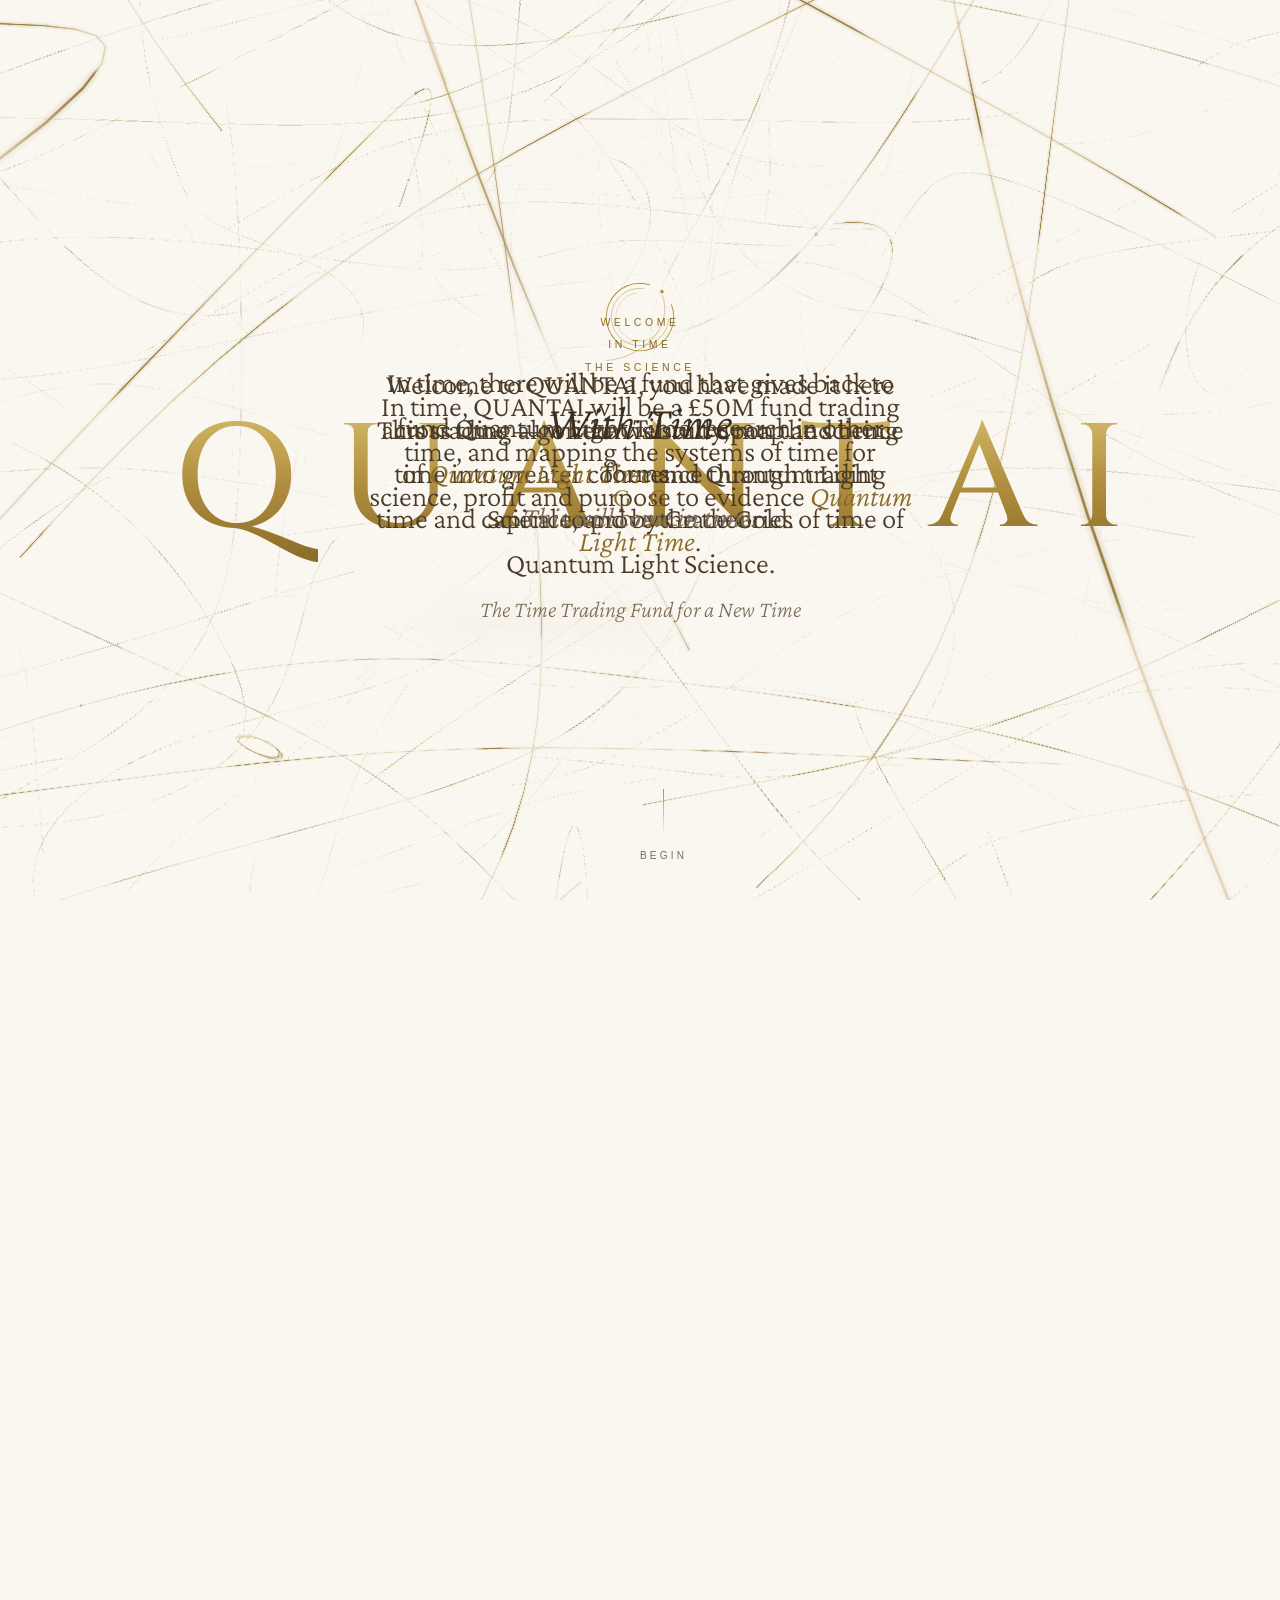
==== commit 0caea830: "v3 — Grace's words verbatim with titles; gold wordmark, larger and tighter; no black anywhere" ====
--- a/index.html
+++ b/index.html
@@ -24,7 +24,9 @@
   <!-- scroll length of the journey -->
   <div id="journey" aria-hidden="true"></div>
 
-  <!-- ═══ the scenes — fixed overlay, scrubbed by scroll ═══ -->
+  <!-- ═══ the scenes — fixed overlay, scrubbed by scroll.
+       CONTENT: Grace's words, verbatim (two typo fixes only: "Quantum", "reordering").
+       Titles added; her sentences are never rewritten. ═══ -->
   <div id="scenes">
 
     <!-- 0 · arrival -->
@@ -45,47 +47,45 @@
       <p class="cue"><span class="cue-line"></span>Begin</p>
     </section>
 
-    <!-- 1 · across time -->
-    <section class="scene" data-in="0.135" data-out="0.245">
-      <p class="statement">You have made it here<br/><em>across time.</em></p>
+    <!-- 1 · welcome -->
+    <section class="scene" data-in="0.135" data-out="0.30">
+      <p class="kicker">Welcome</p>
+      <p class="passage">Welcome to QUANTAI, you have made it here across time —
+      where we study, map and bring time into greater coherence through trading
+      time and capital to prove the theories of time of Quantum Light Science.</p>
     </section>
 
-    <!-- 2 · welcome — CONTENT: Grace's words -->
-    <section class="scene" data-in="0.265" data-out="0.385">
-      <p class="kicker">Welcome to QUANTAI</p>
-      <p class="passage">Where we study, map and bring time into greater coherence —
-      trading time and capital to prove the theories of time of
-      Quantum Light Science.</p>
-    </section>
-
-    <!-- 3 · the science -->
-    <section class="scene" data-in="0.405" data-out="0.515">
+    <!-- 2 · the science -->
+    <section class="scene" data-in="0.32" data-out="0.46">
       <p class="kicker">The Science</p>
-      <p class="statement">Built upon the science of<br/><em>Quantum Light Time</em></p>
-      <p class="attrib">and Quantum Light Science · by Grace Gold</p>
+      <p class="passage">This trading algorithm is built upon the science of
+      <em>Quantum Light Time</em> and Quantum Light Science, and by Grace Gold.</p>
       <!-- VIDEO: drop media/science.mp4 to let footage breathe behind this scene -->
       <video class="scene-film" playsinline muted loop preload="metadata" aria-hidden="true">
         <source src="media/science.mp4" type="video/mp4" />
       </video>
     </section>
 
-    <!-- 4 · in time — the fund -->
-    <section class="scene" data-in="0.535" data-out="0.615">
+    <!-- 3 · in time -->
+    <section class="scene" data-in="0.48" data-out="0.585">
       <p class="kicker">In Time</p>
-      <p class="passage">QUANTAI will be a £50M fund trading time — mapping the systems
-      of time for science, profit and purpose, to evidence Quantum Light Time.</p>
+      <p class="passage">In time, QUANTAI will be a £50M fund trading time, and
+      mapping the systems of time for science, profit and purpose to evidence
+      <em>Quantum Light Time</em>.</p>
     </section>
 
-    <section class="scene" data-in="0.63" data-out="0.70">
-      <p class="passage"><em>In time,</em> there will be a fund that gives back —
-      funding Quantum Light Time research in other forms.<br/>
+    <section class="scene" data-in="0.60" data-out="0.70">
+      <p class="passage">In time, there will be a fund that gives back to fund
+      Quantum Light Time research in other forms.<br/>
       <span class="quiet">This will come in time.</span></p>
     </section>
 
-    <!-- 5 · register -->
+    <!-- 4 · register -->
     <section class="scene scene-register" data-in="0.72" data-out="0.845">
-      <p class="kicker">Limited Partners · at the right time</p>
-      <p class="statement-sm">Once there is enough proof and data,<br/>a few will join us.</p>
+      <p class="kicker">Limited Partners</p>
+      <p class="passage passage-sm">For interest in becoming an LP at the right time,
+      once we have enough proof and data, you can register your interest here.
+      <span class="quiet">(Minimum ticket = £250k)</span></p>
       <form id="lp-form" novalidate>
         <div class="field"><label for="lp-name">Name</label>
           <input id="lp-name" name="full_name" type="text" autocomplete="name" required maxlength="200" /></div>
@@ -95,28 +95,27 @@
           <input id="lp-company" name="company" type="text" tabindex="-1" autocomplete="off" /></div>
         <div class="form-foot">
           <button class="submit" type="submit">Register interest</button>
-          <span class="ticket">Minimum ticket · £250,000</span>
         </div>
         <p class="form-status" role="status" aria-live="polite"></p>
       </form>
     </section>
 
-    <!-- 6 · the record — CONTENT: Grace's words verbatim. Edited only by Grace. -->
-    <section class="scene scene-letter" data-in="0.865" data-out="0.955">
+    <!-- 5 · the record -->
+    <section class="scene scene-letter" data-in="0.865" data-out="0.94">
       <p class="kicker">The Record</p>
-      <p class="letter">This has been written by the human Grace Gold, 16/08/26 18:10,
-      when she first announced it on this day on Human Time with GG — and spoke about
-      the reordering of time that day too. In time you will come to know time more,
-      through the web of media that has been woven; and in time QUANTAI will be a
-      foundational piece of profitable science, funding scientific research for
-      Quantum Light Science.</p>
+      <p class="letter">For now, welcome here to QUANTAI. This has been written by
+      the human Grace Gold 16/08/26 18:10 when she first announced it on this day
+      on Human Time with GG and spoke about the reordering of time that day too.
+      In time you will come to know time more through the web of media that has
+      been woven, and in time QUANTAI will be a foundational piece of profitable
+      science funding scientific research for Quantum Light Science.</p>
     </section>
 
-    <!-- 7 · with time -->
+    <!-- 6 · with time -->
     <section class="scene scene-close" data-in="0.945" data-out="1.05">
       <p class="withtime"><em>With Time</em></p>
       <p class="gg">G.G</p>
-      <p class="colophon">QUANTAI · A Quantum Light Science company · © 2026</p>
+      <p class="colophon">QUANTAI · Quantum Light Science · © 2026</p>
     </section>
 
   </div>
--- a/css/main.css
+++ b/css/main.css
@@ -8,8 +8,9 @@
   --ink: #16120E;
   --line: #E6DFD2;
   --ink-line: #3A3128;
-  --text: #201B15;
-  --muted: #6E6355;
+  --text: #4A3B28;      /* warm bronze — never black */
+  --deep: #3A2E1F;
+  --muted: #7A6C58;
   --gold: #B08D3E;
   --gold-lit: #D4B96A;
   --gold-deep: #8A6C28;
@@ -77,7 +78,7 @@
 .statement {
   font-family: var(--serif); font-weight: 200;
   font-size: clamp(34px, 5.6vw, 58px);
-  line-height: 1.28; color: var(--ink);
+  line-height: 1.28; color: var(--deep);
   letter-spacing: 0.005em;
 }
 .statement em, .passage em, .statement-sm em {
@@ -87,8 +88,10 @@
 .statement-sm {
   font-family: var(--serif); font-weight: 200;
   font-size: clamp(26px, 3.6vw, 38px);
-  line-height: 1.3; color: var(--ink);
-}
+  line-height: 1.3; color: var(--deep);
+}
+
+.passage-sm { font-size: clamp(18px, 2.4vw, 24px); }
 
 .passage {
   font-family: var(--serif); font-weight: 300;
@@ -125,15 +128,20 @@
 
 .wordmark {
   font-family: var(--display); font-weight: 500;
-  font-size: clamp(38px, 8.4vw, 100px);
-  letter-spacing: 0.32em; text-indent: 0.32em;
-  color: var(--ink); line-height: 1.1;
+  font-size: clamp(52px, 11.5vw, 150px);
+  letter-spacing: 0.13em; text-indent: 0.13em;
+  line-height: 1.08;
   white-space: nowrap;
+  color: var(--gold-deep);
 }
 .wordmark span {
   display: inline-block; opacity: 0;
   filter: blur(16px); transform: translateY(0.3em);
   animation: cohere 2s var(--ease) forwards;
+  background: linear-gradient(180deg, #D4B96A 4%, #B08D3E 52%, #8A6C28 100%);
+  -webkit-background-clip: text;
+  background-clip: text;
+  -webkit-text-fill-color: transparent;
 }
 .wordmark span:nth-child(1) { animation-delay: 1.0s; }
 .wordmark span:nth-child(2) { animation-delay: 1.14s; }
@@ -209,7 +217,7 @@
 
 .field input {
   font-family: var(--serif); font-weight: 300;
-  font-size: 20px; color: var(--ink);
+  font-size: 20px; color: var(--deep);
   background: transparent;
   border: 0; border-bottom: 1px solid var(--line);
   border-radius: 0;
@@ -229,13 +237,13 @@
   font-family: var(--sans); font-size: 10.5px; font-weight: 500;
   letter-spacing: 0.3em; text-transform: uppercase;
   color: var(--ivory);
-  background: var(--ink);
-  border: 1px solid var(--ink);
+  background: var(--gold-deep);
+  border: 1px solid var(--gold-deep);
   padding: 15px 32px;
   cursor: pointer;
   transition: background 0.6s var(--ease), color 0.6s var(--ease);
 }
-.submit:hover { background: transparent; color: var(--ink); }
+.submit:hover { background: transparent; color: var(--gold-deep); }
 .submit[disabled] { opacity: 0.45; cursor: default; }
 
 .ticket {
@@ -266,7 +274,7 @@
 .withtime {
   font-family: var(--serif); font-style: italic; font-weight: 200;
   font-size: clamp(30px, 4.6vw, 48px);
-  color: var(--ink);
+  color: var(--deep);
 }
 .gg {
   margin-top: 18px;
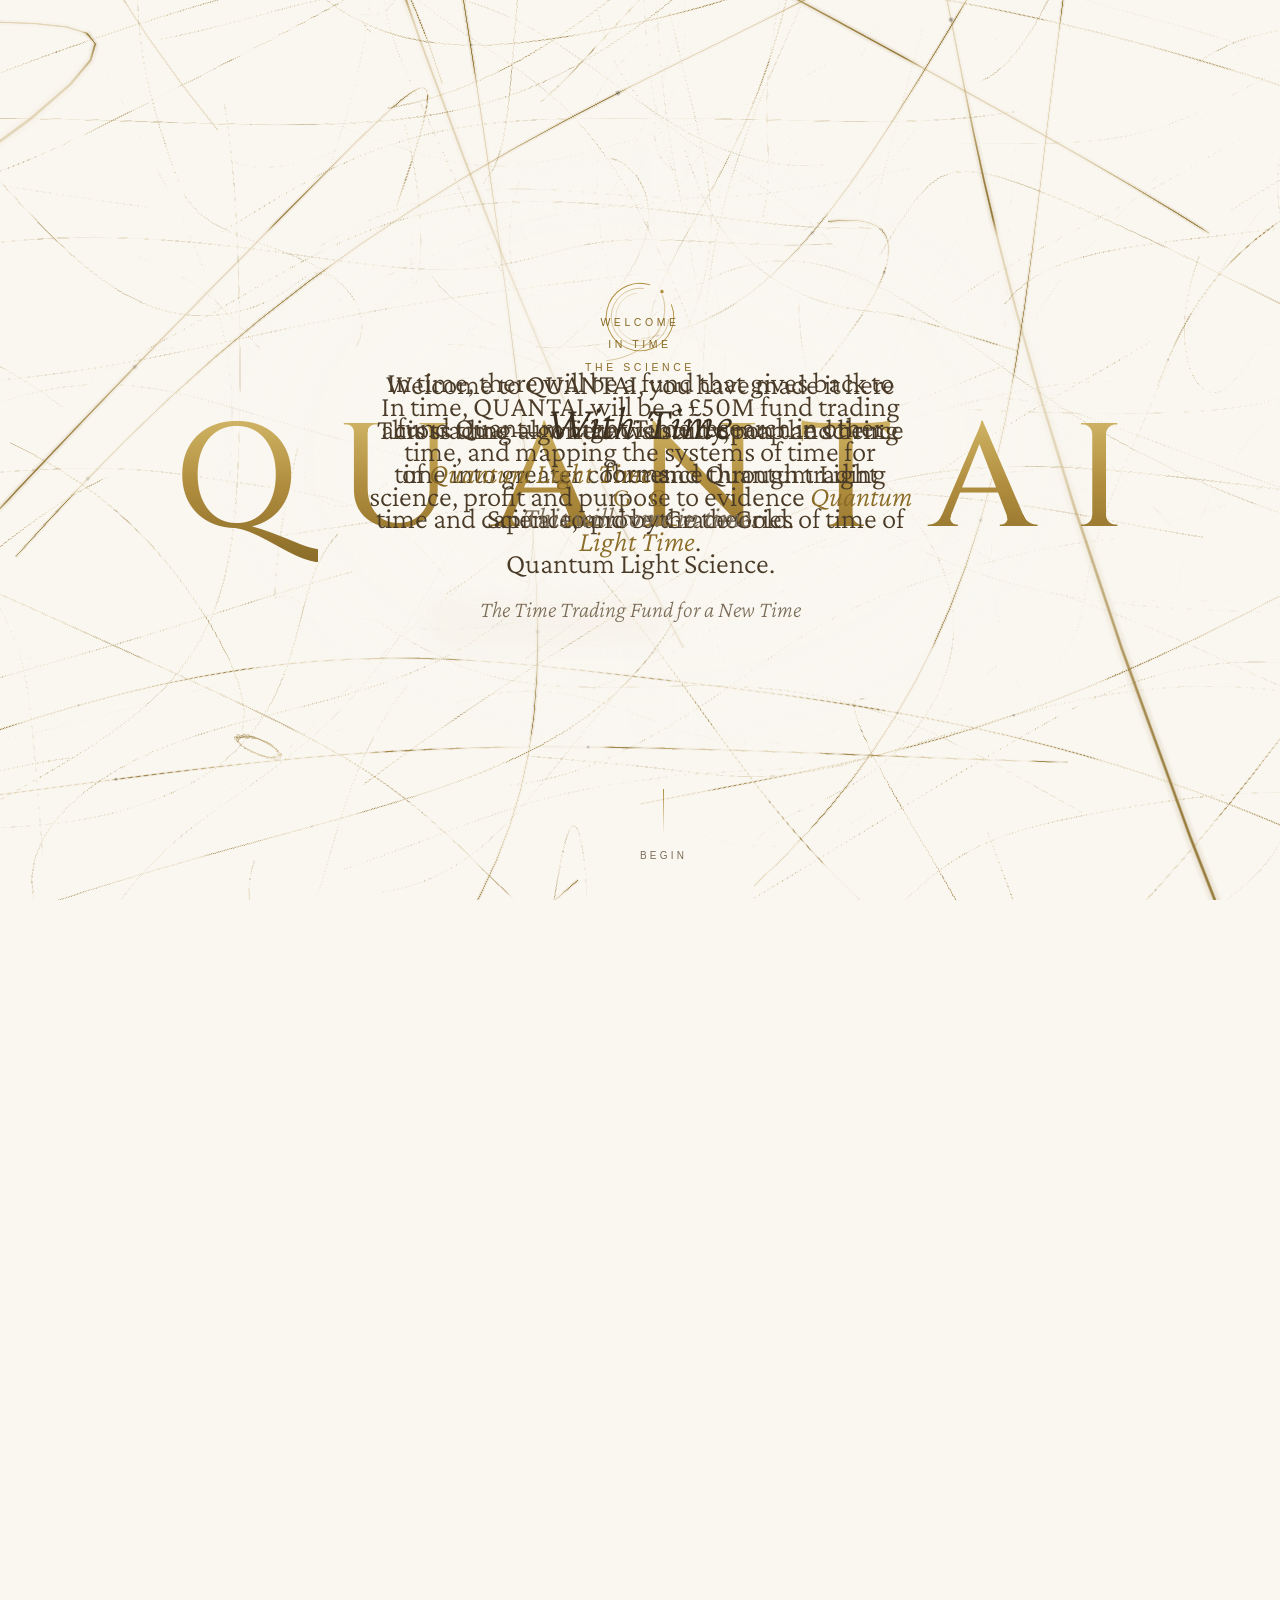
==== commit bcd2a254: "The Record: rordering — Grace's word, verbatim" ====
--- a/index.html
+++ b/index.html
@@ -25,7 +25,7 @@
   <div id="journey" aria-hidden="true"></div>
 
   <!-- ═══ the scenes — fixed overlay, scrubbed by scroll.
-       CONTENT: Grace's words, verbatim (two typo fixes only: "Quantum", "reordering").
+       CONTENT: Grace's words, verbatim ("Quantum" spelling normalised; "rordering" kept — her word).
        Titles added; her sentences are never rewritten. ═══ -->
   <div id="scenes">
 
@@ -105,7 +105,7 @@
       <p class="kicker">The Record</p>
       <p class="letter">For now, welcome here to QUANTAI. This has been written by
       the human Grace Gold 16/08/26 18:10 when she first announced it on this day
-      on Human Time with GG and spoke about the reordering of time that day too.
+      on Human Time with GG and spoke about the rordering of time that day too.
       In time you will come to know time more through the web of media that has
       been woven, and in time QUANTAI will be a foundational piece of profitable
       science funding scientific research for Quantum Light Science.</p>
